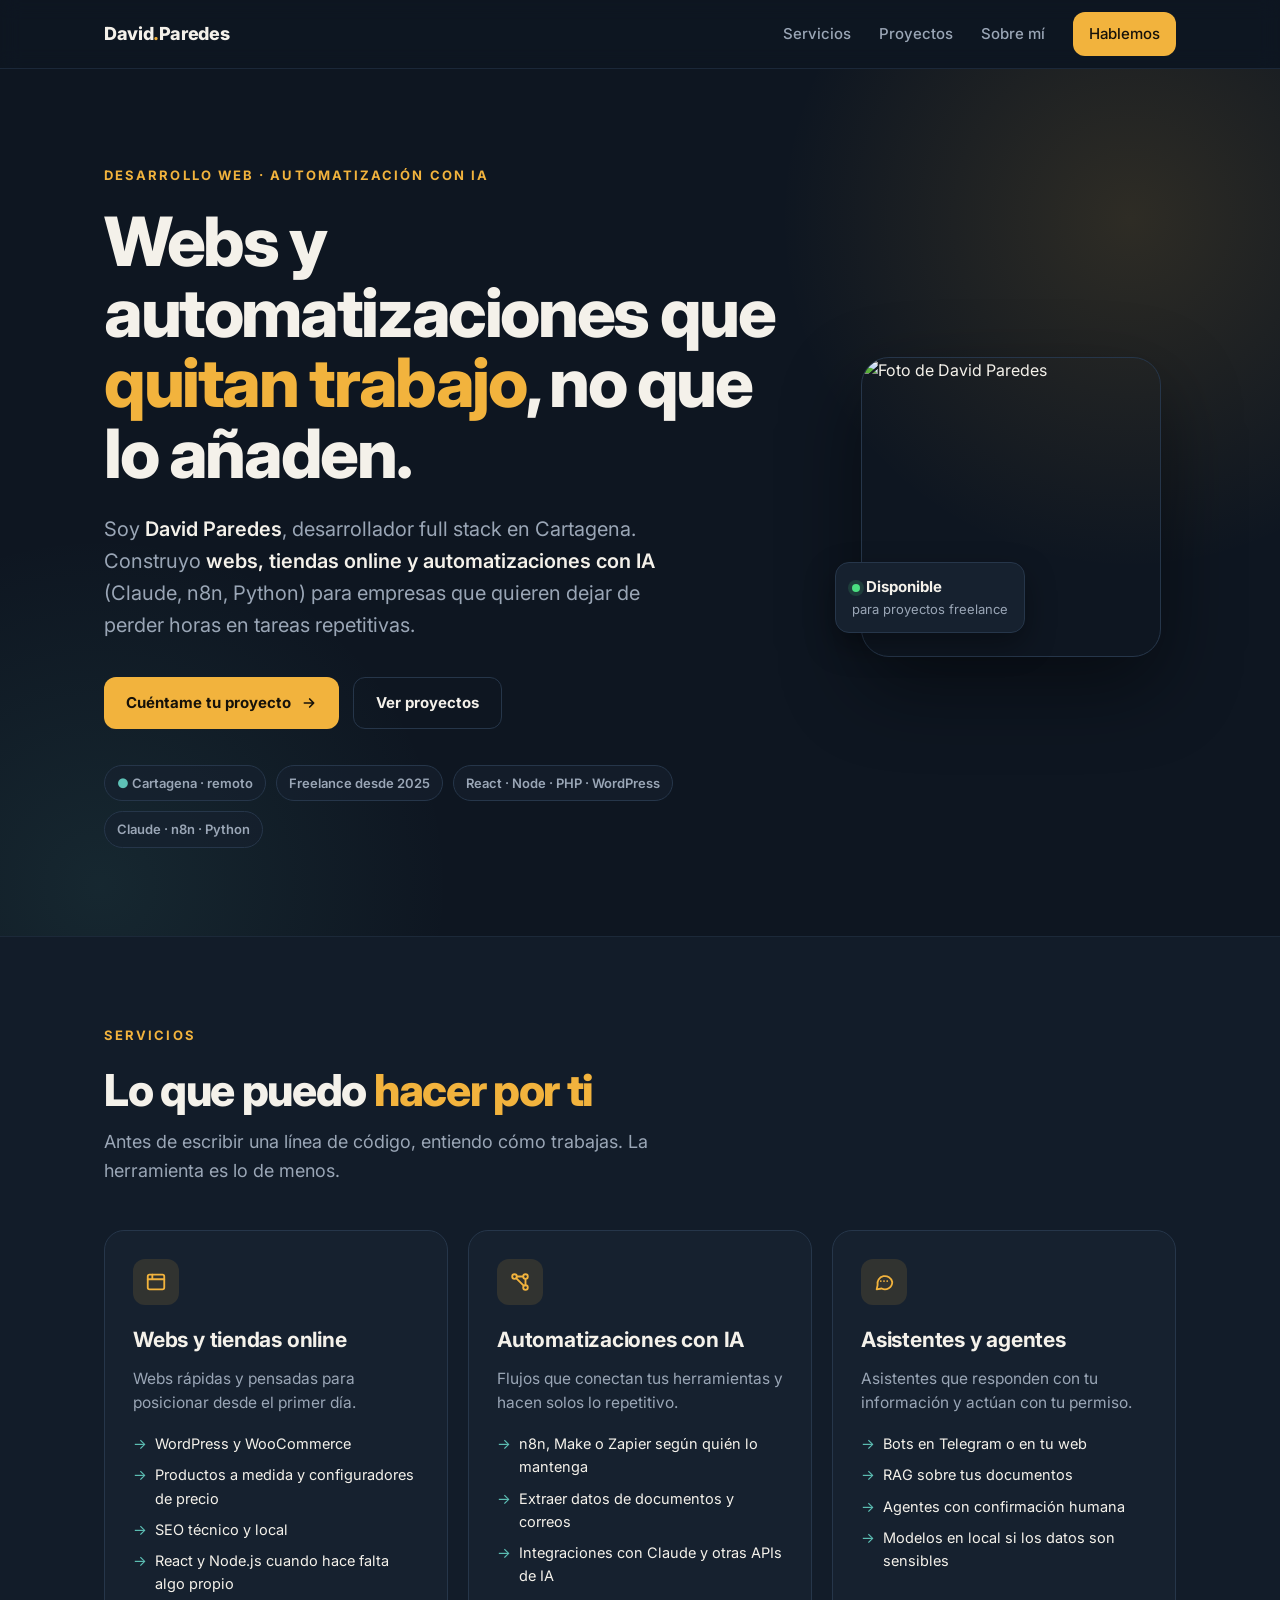
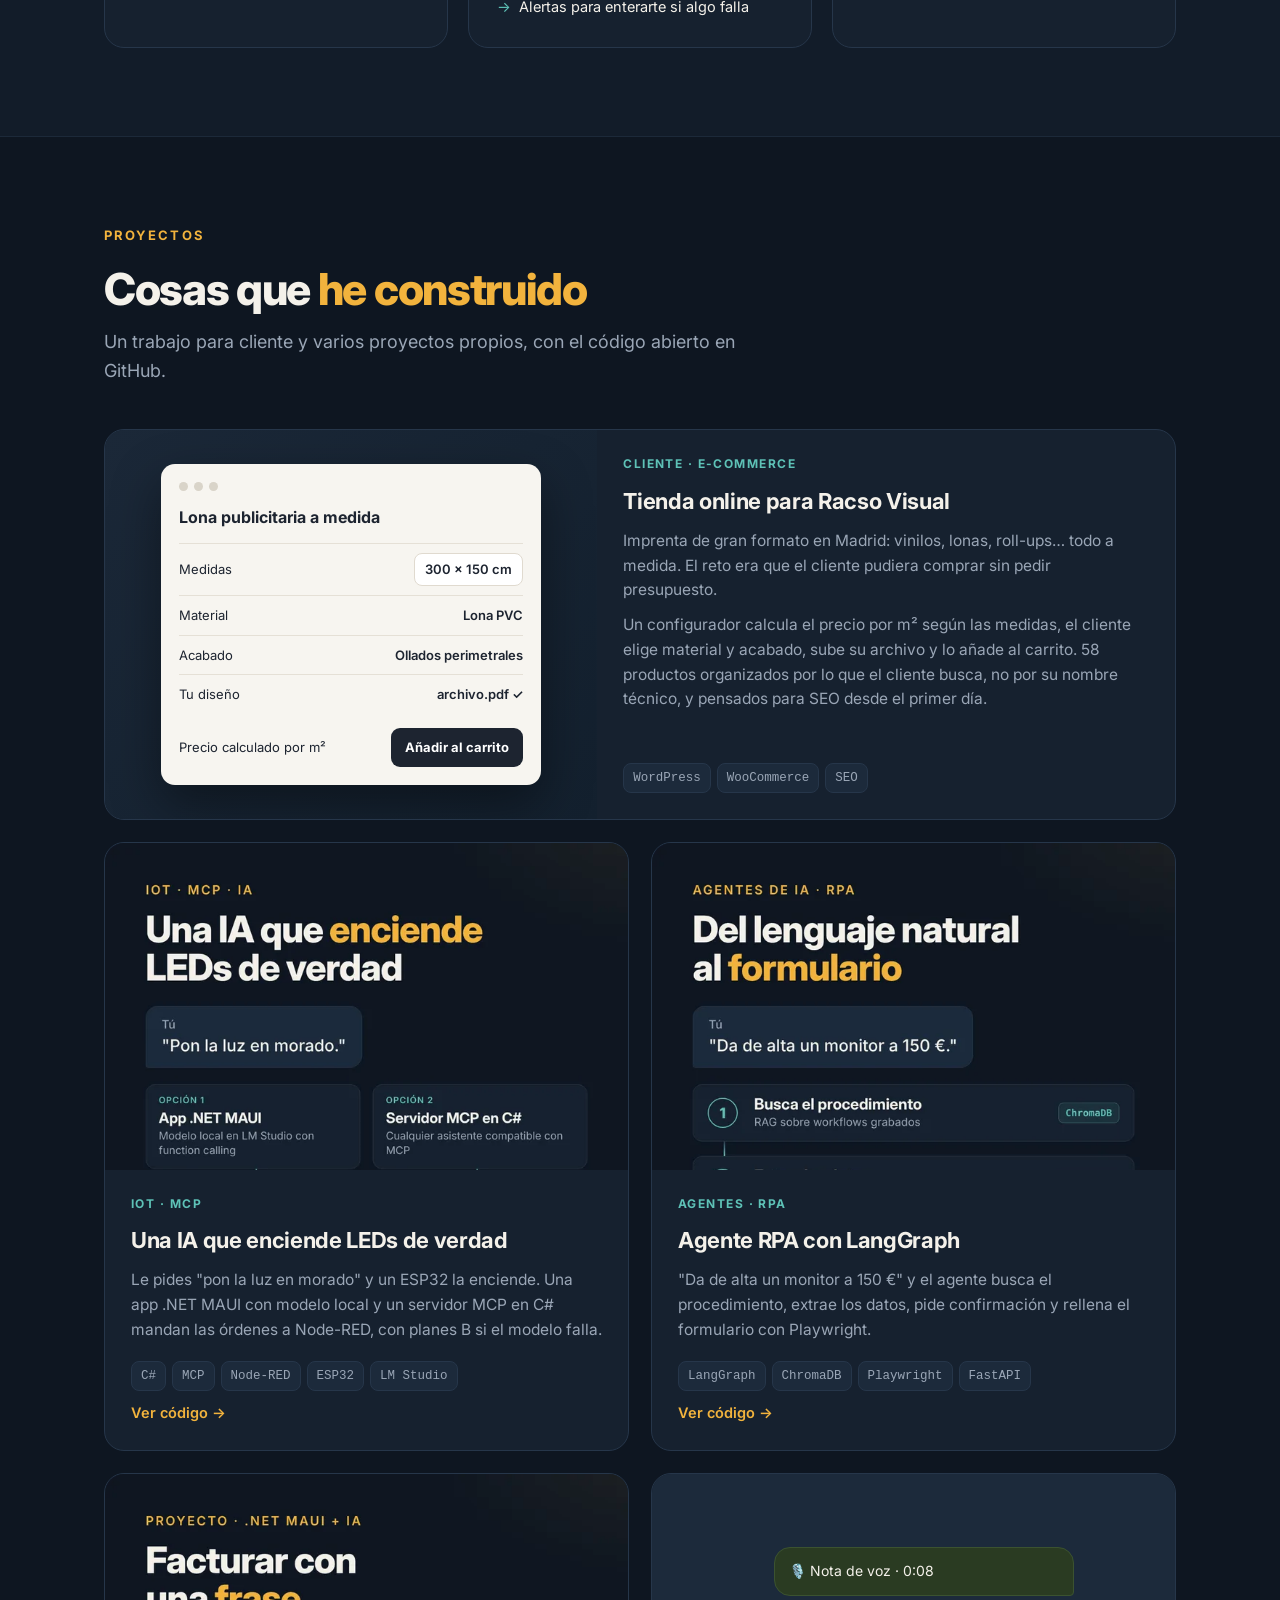
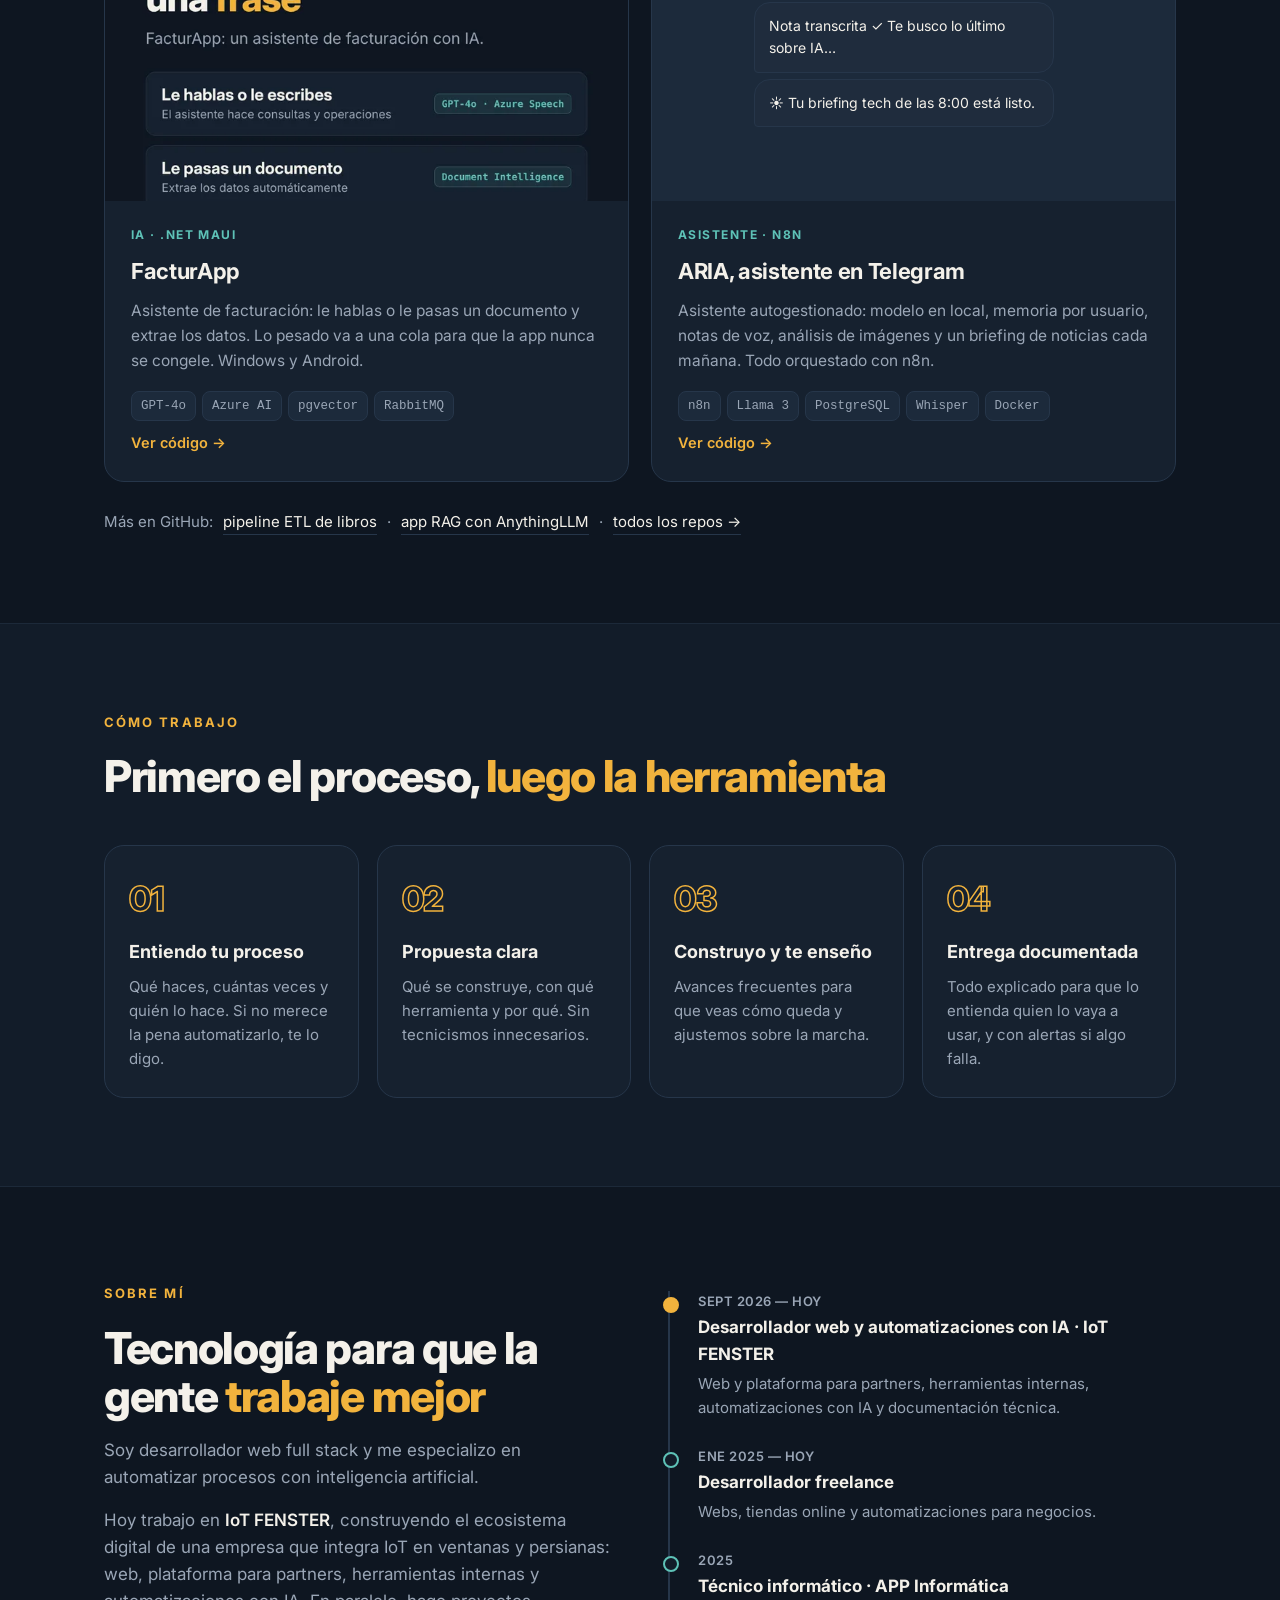
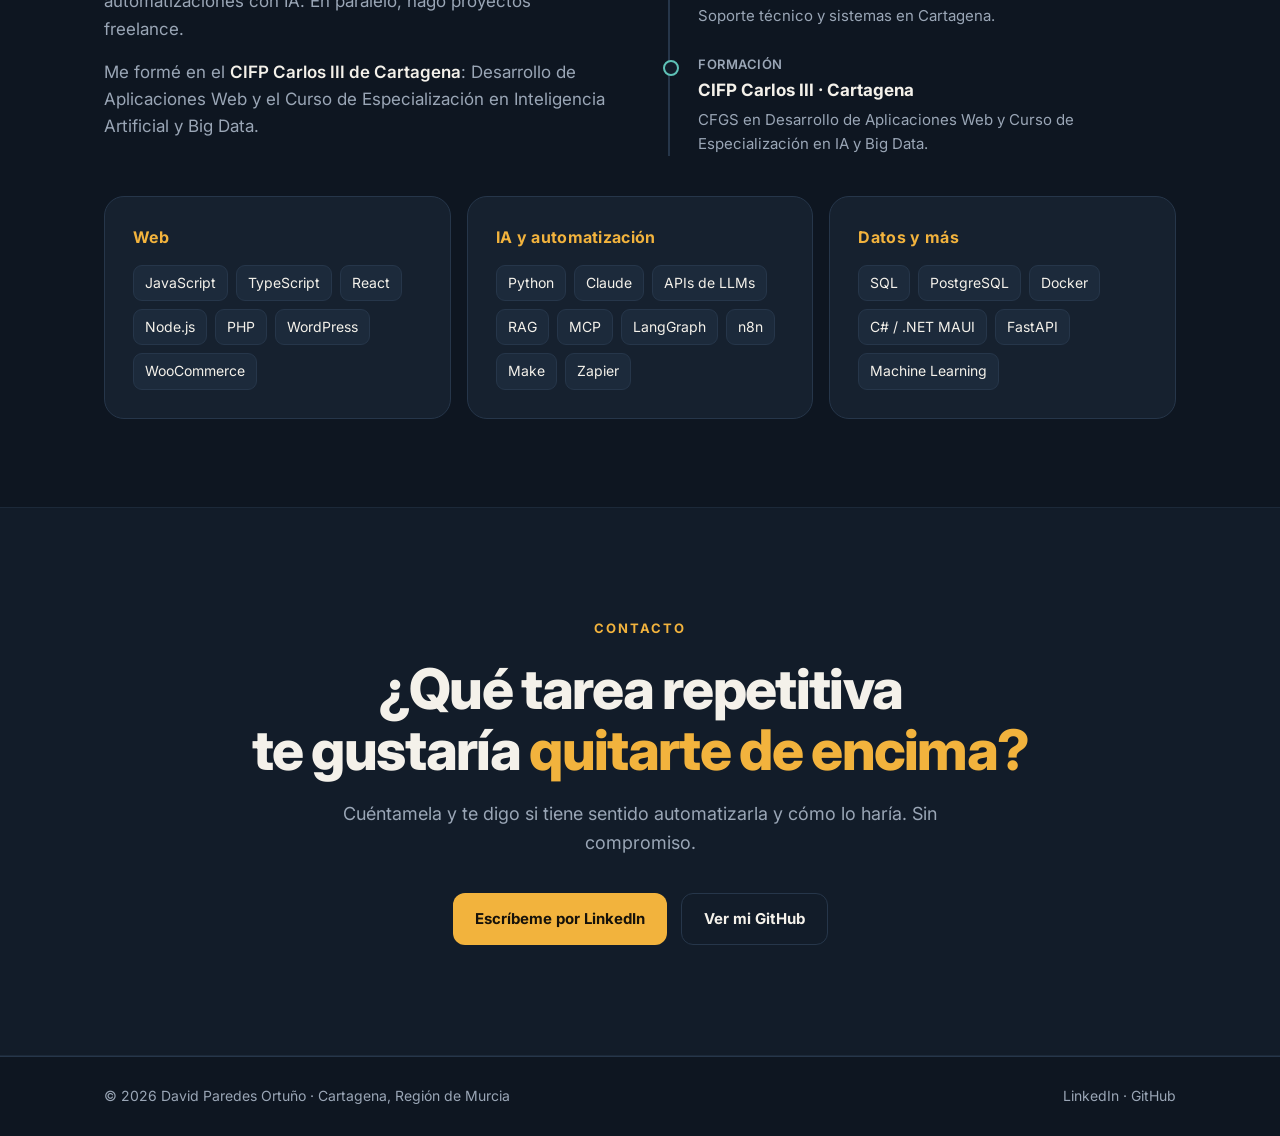
==== index.html @ 34319754 "1 1" ====
<!doctype html>
<html lang="es">
<head>
<meta charset="utf-8">
<meta name="viewport" content="width=device-width, initial-scale=1">
<title>David Paredes · Desarrollo web y automatizaciones con IA</title>
<meta name="description" content="Desarrollador full stack en Cartagena (Murcia). Webs, tiendas online y automatizaciones con IA (Claude, n8n, Python) para empresas que quieren dejar de perder horas en tareas repetitivas.">
<link rel="canonical" href="https://davidparedeso.github.io/">
<meta property="og:type" content="website">
<meta property="og:title" content="David Paredes · Desarrollo web y automatizaciones con IA">
<meta property="og:description" content="Webs, tiendas online y automatizaciones con IA (Claude, n8n, Python). Cartagena · remoto.">
<meta property="og:url" content="https://davidparedeso.github.io/">
<meta property="og:image" content="https://davidparedeso.github.io/assets/og.png">
<meta name="twitter:card" content="summary_large_image">
<meta name="theme-color" content="#0E1621">
<link rel="icon" href="favicon.svg" type="image/svg+xml">
<link rel="preconnect" href="https://fonts.googleapis.com">
<link rel="preconnect" href="https://fonts.gstatic.com" crossorigin>
<link href="https://fonts.googleapis.com/css2?family=Inter:wght@400;500;600;700;800&display=swap" rel="stylesheet">
<script type="application/ld+json">
{"@context":"https://schema.org","@type":"Person","name":"David Paredes Ortuño","jobTitle":"Desarrollador web full stack y automatizaciones con IA","address":{"@type":"PostalAddress","addressLocality":"Cartagena","addressRegion":"Región de Murcia","addressCountry":"ES"},"url":"https://davidparedeso.github.io/","sameAs":["https://www.linkedin.com/in/david-paredes-dev","https://github.com/davidParedesO"],"knowsAbout":["Desarrollo web","WordPress","WooCommerce","React","Node.js","Automatización","n8n","Inteligencia artificial","Claude","Python"]}
</script>
<style>
:root{
  --bg:#0E1621; --bg2:#121C29; --panel:#16212F; --panel2:#1C2A3B; --line:#26364A;
  --ink:#F4F1EA; --mut:#9AA6B6; --amb:#F2B33D; --amb-ink:#16120A; --teal:#5EC2B7;
  --r:20px; --max:1120px;
}
*{box-sizing:border-box;margin:0;padding:0}
html{scroll-behavior:smooth}
body{background:var(--bg);color:var(--ink);font-family:Inter,system-ui,-apple-system,"Segoe UI",sans-serif;line-height:1.6;-webkit-font-smoothing:antialiased;overflow-x:hidden}
a{color:inherit}
img{max-width:100%;display:block}
.wrap{max-width:var(--max);margin:0 auto;padding:0 24px}
:focus-visible{outline:2px solid var(--amb);outline-offset:3px;border-radius:6px}

/* nav */
header{position:sticky;top:0;z-index:20;background:rgba(14,22,33,.82);backdrop-filter:blur(10px);border-bottom:1px solid rgba(38,54,74,.6)}
nav{display:flex;align-items:center;justify-content:space-between;height:68px}
.brand{font-weight:800;letter-spacing:-.02em;text-decoration:none;font-size:18px}
.brand span{color:var(--amb)}
.links{display:flex;gap:28px;align-items:center}
.links a{text-decoration:none;color:var(--mut);font-weight:500;font-size:15px}
.links a:hover{color:var(--ink)}
.btn{display:inline-flex;align-items:center;gap:10px;text-decoration:none;font-weight:700;font-size:15px;padding:13px 22px;border-radius:12px;transition:transform .15s ease,background .15s ease}
.btn:hover{transform:translateY(-1px)}
.btn-p{background:var(--amb);color:var(--amb-ink)}
.btn-p:hover{background:#F6C25C}
.btn-g{border:1px solid var(--line);color:var(--ink)}
.btn-g:hover{background:var(--panel)}
.links .btn{padding:10px 16px;color:var(--amb-ink)}

/* hero */
.hero{position:relative;padding:96px 0 88px;overflow:hidden}
.hero:before{content:"";position:absolute;inset:-200px -200px auto auto;width:700px;height:700px;background:radial-gradient(closest-side,rgba(242,179,61,.14),transparent);pointer-events:none}
.hero:after{content:"";position:absolute;left:-250px;bottom:-300px;width:700px;height:700px;background:radial-gradient(closest-side,rgba(94,194,183,.10),transparent);pointer-events:none}
.hero-grid{display:grid;grid-template-columns:1.35fr .65fr;gap:56px;align-items:center;position:relative;z-index:1}
.kicker{font-size:13px;font-weight:700;letter-spacing:.16em;text-transform:uppercase;color:var(--amb);margin-bottom:20px}
h1{font-size:clamp(40px,6vw,68px);line-height:1.04;letter-spacing:-.035em;font-weight:800}
h1 em{font-style:normal;color:var(--amb)}
.lead{font-size:clamp(17px,2vw,20px);color:var(--mut);margin-top:24px;max-width:600px}
.lead b{color:var(--ink);font-weight:600}
.cta{display:flex;gap:14px;flex-wrap:wrap;margin-top:36px}
.chips{display:flex;gap:10px;flex-wrap:wrap;margin-top:36px}
.chip{font-size:13px;font-weight:600;color:var(--mut);border:1px solid var(--line);padding:7px 12px;border-radius:999px;background:rgba(22,33,47,.6)}
.chip i{font-style:normal;color:var(--teal)}
.me{position:relative;justify-self:center}
.me img{width:300px;height:300px;border-radius:28px;object-fit:cover;border:1px solid var(--line);box-shadow:0 30px 80px rgba(0,0,0,.45)}
.me .badge{position:absolute;left:-26px;bottom:24px;background:var(--panel);border:1px solid var(--line);border-radius:14px;padding:12px 16px;font-size:13px;box-shadow:0 12px 30px rgba(0,0,0,.35)}
.me .badge b{display:block;font-size:15px}
.me .badge span{color:var(--mut)}
.dot{display:inline-block;width:8px;height:8px;border-radius:50%;background:#4ADE80;margin-right:6px;box-shadow:0 0 0 4px rgba(74,222,128,.15)}

/* sections */
section{padding:88px 0}
.alt{background:var(--bg2);border-top:1px solid rgba(38,54,74,.5);border-bottom:1px solid rgba(38,54,74,.5)}
h2{font-size:clamp(30px,4vw,44px);line-height:1.1;letter-spacing:-.03em;font-weight:800}
h2 em{font-style:normal;color:var(--amb)}
.sec-sub{color:var(--mut);font-size:18px;margin-top:14px;max-width:640px}

/* services */
.services{display:grid;grid-template-columns:repeat(3,1fr);gap:20px;margin-top:44px}
.card{background:var(--panel);border:1px solid var(--line);border-radius:var(--r);padding:28px}
.card .ico{width:46px;height:46px;border-radius:12px;display:grid;place-items:center;background:rgba(242,179,61,.12);color:var(--amb);margin-bottom:18px}
.card h3{font-size:21px;letter-spacing:-.01em}
.card p{color:var(--mut);margin-top:10px;font-size:15.5px}
.card ul{list-style:none;margin-top:16px;display:grid;gap:8px}
.card li{font-size:14.5px;padding-left:22px;position:relative}
.card li:before{content:"→";position:absolute;left:0;color:var(--teal)}

/* projects */
.projects{display:grid;grid-template-columns:repeat(2,1fr);gap:22px;margin-top:44px}
.proj{display:flex;flex-direction:column;background:var(--panel);border:1px solid var(--line);border-radius:var(--r);overflow:hidden;text-decoration:none;transition:border-color .2s ease,transform .2s ease}
.proj:hover{border-color:#3A4F6A;transform:translateY(-2px)}
.proj .thumb{aspect-ratio:16/10;overflow:hidden;background:var(--panel2);position:relative}
.proj .thumb img{width:100%;height:100%;object-fit:cover;object-position:top}
.proj .body{padding:24px 26px 26px;display:flex;flex-direction:column;gap:10px;flex:1}
.proj .tag{font-size:12px;font-weight:700;letter-spacing:.12em;text-transform:uppercase;color:var(--teal)}
.proj h3{font-size:22px;letter-spacing:-.015em}
.proj p{color:var(--mut);font-size:15.5px}
.proj .stack{display:flex;flex-wrap:wrap;gap:6px;margin-top:auto;padding-top:8px}
.proj .stack span{font-size:12.5px;font-family:ui-monospace,SFMono-Regular,Menlo,monospace;color:var(--mut);background:var(--panel2);border:1px solid var(--line);padding:4px 9px;border-radius:8px}
.proj .go{font-weight:600;font-size:14.5px;color:var(--amb)}
.feat{grid-column:1/-1;flex-direction:row}
.feat .thumb{flex:0 0 46%;aspect-ratio:auto;display:grid;place-items:center;padding:34px;background:linear-gradient(135deg,#1B2838,#13202E)}
.shop{width:100%;max-width:380px;background:#F7F5F0;border-radius:14px;color:#1d2430;padding:18px;box-shadow:0 20px 50px rgba(0,0,0,.4);font-size:13px}
.shop .bar{display:flex;gap:6px;margin-bottom:14px}.shop .bar i{width:9px;height:9px;border-radius:50%;background:#d9d4c9}
.shop h4{font-size:16px;margin-bottom:12px}
.shop .row{display:flex;justify-content:space-between;align-items:center;padding:9px 0;border-top:1px solid #e5e0d6}
.shop .row b{font-weight:600}
.shop .in{background:#fff;border:1px solid #e0dacf;border-radius:8px;padding:5px 10px;font-weight:600}
.shop .price{margin-top:14px;display:flex;justify-content:space-between;align-items:center}
.shop .price strong{font-size:22px}
.shop .add{background:#1d2430;color:#fff;border-radius:9px;padding:9px 14px;font-weight:700}
.tg{display:grid;place-items:center}
.bubble{max-width:300px;background:#1F2C3D;border:1px solid var(--line);border-radius:16px 16px 16px 4px;padding:12px 14px;font-size:14px;color:var(--ink);margin:6px 0}
.bubble.me2{background:#2A3B22;border-color:#3B5230;border-radius:16px 16px 4px 16px;margin-left:auto}
.chat{width:100%;max-width:320px}
.more{margin-top:28px;display:flex;flex-wrap:wrap;gap:10px;align-items:center;color:var(--mut);font-size:15px}
.more a{color:var(--ink);text-decoration:none;border-bottom:1px solid var(--line)}
.more a:hover{border-color:var(--amb)}

/* process */
.steps{display:grid;grid-template-columns:repeat(4,1fr);gap:18px;margin-top:44px;counter-reset:s}
.step{position:relative;padding:26px 24px;border:1px solid var(--line);border-radius:var(--r);background:var(--panel)}
.step:before{counter-increment:s;content:"0" counter(s);font-weight:800;font-size:34px;letter-spacing:-.03em;color:transparent;-webkit-text-stroke:1.5px var(--amb);display:block;margin-bottom:12px}
.step h3{font-size:18px}
.step p{color:var(--mut);font-size:15px;margin-top:8px}

/* about */
.about{display:grid;grid-template-columns:1fr 1fr;gap:56px;margin-top:8px}
.about p{color:var(--mut);font-size:17px;margin-top:16px}
.about p b{color:var(--ink);font-weight:600}
.tl{list-style:none;display:grid;gap:0;margin-top:8px}
.tl li{position:relative;padding:0 0 26px 28px;border-left:2px solid var(--line)}
.tl li:last-child{padding-bottom:0}
.tl li:before{content:"";position:absolute;left:-7px;top:6px;width:12px;height:12px;border-radius:50%;background:var(--bg2);border:2px solid var(--teal)}
.tl li.now:before{background:var(--amb);border-color:var(--amb)}
.tl .when{font-size:13px;font-weight:600;color:var(--mut);letter-spacing:.04em}
.tl h3{font-size:17px;margin-top:2px}
.tl p{color:var(--mut);font-size:15px;margin-top:4px}
.stack-grid{display:grid;grid-template-columns:repeat(3,1fr);gap:16px;margin-top:40px}
.stack-grid .card h3{font-size:16px;color:var(--amb);letter-spacing:.02em}
.tags{display:flex;flex-wrap:wrap;gap:8px;margin-top:14px}
.tags span{font-size:14px;border:1px solid var(--line);background:var(--panel2);padding:6px 11px;border-radius:9px}

/* contact */
.contact{text-align:center;padding:110px 0}
.contact h2{font-size:clamp(34px,5vw,56px)}
.contact .sec-sub{margin:18px auto 0}
.contact .cta{justify-content:center}
footer{border-top:1px solid var(--line);padding:28px 0;color:var(--mut);font-size:14px}
footer .wrap{display:flex;justify-content:space-between;gap:16px;flex-wrap:wrap}
footer a{text-decoration:none;color:var(--mut)}footer a:hover{color:var(--ink)}

.reveal{opacity:0;transform:translateY(14px);transition:opacity .6s ease,transform .6s ease}
.reveal.in{opacity:1;transform:none}
@media (prefers-reduced-motion:reduce){.reveal{opacity:1;transform:none;transition:none}html{scroll-behavior:auto}}

@media (max-width:960px){
  .hero-grid{grid-template-columns:1fr;gap:40px}
  .me{justify-self:start}
  .me img{width:220px;height:220px}
  .services,.steps{grid-template-columns:1fr 1fr}
  .about{grid-template-columns:1fr;gap:40px}
  .stack-grid{grid-template-columns:1fr 1fr}
  .feat{flex-direction:column}.feat .thumb{flex:auto}
}
@media (max-width:720px){
  .links a:not(.btn){display:none}
  .hero{padding:64px 0}
  section{padding:68px 0}
  .services,.steps,.projects,.stack-grid{grid-template-columns:1fr}
  .me .badge{left:auto;right:-12px}
}
</style>
</head>
<body>

<header>
  <nav class="wrap" aria-label="Principal">
    <a class="brand" href="#">David<span>.</span>Paredes</a>
    <div class="links">
      <a href="#servicios">Servicios</a>
      <a href="#proyectos">Proyectos</a>
      <a href="#sobre-mi">Sobre mí</a>
      <a class="btn btn-p" href="#contacto">Hablemos</a>
    </div>
  </nav>
</header>

<main>
<section class="hero">
  <div class="wrap hero-grid">
    <div>
      <div class="kicker">Desarrollo web · Automatización con IA</div>
      <h1>Webs y automatizaciones que <em>quitan trabajo</em>, no que lo añaden.</h1>
      <p class="lead">Soy <b>David Paredes</b>, desarrollador full stack en Cartagena. Construyo <b>webs, tiendas online y automatizaciones con IA</b> (Claude, n8n, Python) para empresas que quieren dejar de perder horas en tareas repetitivas.</p>
      <div class="cta">
        <a class="btn btn-p" href="#contacto">Cuéntame tu proyecto
          <svg width="16" height="16" viewBox="0 0 24 24" fill="none" stroke="currentColor" stroke-width="2.5" stroke-linecap="round" stroke-linejoin="round" aria-hidden="true"><path d="M5 12h14M13 6l6 6-6 6"/></svg></a>
        <a class="btn btn-g" href="#proyectos">Ver proyectos</a>
      </div>
      <div class="chips">
        <span class="chip"><i>●</i> Cartagena · remoto</span>
        <span class="chip">Freelance desde 2025</span>
        <span class="chip">React · Node · PHP · WordPress</span>
        <span class="chip">Claude · n8n · Python</span>
      </div>
    </div>
    <div class="me">
      <img src="https://github.com/davidParedesO.png?size=600" alt="Foto de David Paredes" width="300" height="300">
      <div class="badge"><b><span class="dot"></span>Disponible</b><span>para proyectos freelance</span></div>
    </div>
  </div>
</section>

<section id="servicios" class="alt">
  <div class="wrap">
    <div class="kicker reveal">Servicios</div>
    <h2 class="reveal">Lo que puedo <em>hacer por ti</em></h2>
    <p class="sec-sub reveal">Antes de escribir una línea de código, entiendo cómo trabajas. La herramienta es lo de menos.</p>
    <div class="services">
      <article class="card reveal">
        <div class="ico"><svg width="22" height="22" viewBox="0 0 24 24" fill="none" stroke="currentColor" stroke-width="2" stroke-linecap="round" stroke-linejoin="round" aria-hidden="true"><rect x="3" y="4" width="18" height="16" rx="2"/><path d="M3 9h18M8 4v5"/></svg></div>
        <h3>Webs y tiendas online</h3>
        <p>Webs rápidas y pensadas para posicionar desde el primer día.</p>
        <ul><li>WordPress y WooCommerce</li><li>Productos a medida y configuradores de precio</li><li>SEO técnico y local</li><li>React y Node.js cuando hace falta algo propio</li></ul>
      </article>
      <article class="card reveal">
        <div class="ico"><svg width="22" height="22" viewBox="0 0 24 24" fill="none" stroke="currentColor" stroke-width="2" stroke-linecap="round" stroke-linejoin="round" aria-hidden="true"><circle cx="6" cy="6" r="2.5"/><circle cx="18" cy="18" r="2.5"/><circle cx="18" cy="6" r="2.5"/><path d="M8.5 6h7M18 8.5v7M8 8l8 8"/></svg></div>
        <h3>Automatizaciones con IA</h3>
        <p>Flujos que conectan tus herramientas y hacen solos lo repetitivo.</p>
        <ul><li>n8n, Make o Zapier según quién lo mantenga</li><li>Extraer datos de documentos y correos</li><li>Integraciones con Claude y otras APIs de IA</li><li>Alertas para enterarte si algo falla</li></ul>
      </article>
      <article class="card reveal">
        <div class="ico"><svg width="22" height="22" viewBox="0 0 24 24" fill="none" stroke="currentColor" stroke-width="2" stroke-linecap="round" stroke-linejoin="round" aria-hidden="true"><path d="M21 12a8 8 0 0 1-11.6 7.1L4 20l1-4.6A8 8 0 1 1 21 12Z"/><path d="M8.5 11h.01M12 11h.01M15.5 11h.01"/></svg></div>
        <h3>Asistentes y agentes</h3>
        <p>Asistentes que responden con tu información y actúan con tu permiso.</p>
        <ul><li>Bots en Telegram o en tu web</li><li>RAG sobre tus documentos</li><li>Agentes con confirmación humana</li><li>Modelos en local si los datos son sensibles</li></ul>
      </article>
    </div>
  </div>
</section>

<section id="proyectos">
  <div class="wrap">
    <div class="kicker reveal">Proyectos</div>
    <h2 class="reveal">Cosas que <em>he construido</em></h2>
    <p class="sec-sub reveal">Un trabajo para cliente y varios proyectos propios, con el código abierto en GitHub.</p>
    <div class="projects">

      <article class="proj feat reveal">
        <div class="thumb" aria-hidden="true">
          <div class="shop">
            <div class="bar"><i></i><i></i><i></i></div>
            <h4>Lona publicitaria a medida</h4>
            <div class="row"><span>Medidas</span><span class="in">300 × 150 cm</span></div>
            <div class="row"><span>Material</span><b>Lona PVC</b></div>
            <div class="row"><span>Acabado</span><b>Ollados perimetrales</b></div>
            <div class="row"><span>Tu diseño</span><b>archivo.pdf ✓</b></div>
            <div class="price"><span>Precio calculado por m²</span><span class="add">Añadir al carrito</span></div>
          </div>
        </div>
        <div class="body">
          <div class="tag">Cliente · E-commerce</div>
          <h3>Tienda online para Racso Visual</h3>
          <p>Imprenta de gran formato en Madrid: vinilos, lonas, roll-ups… todo a medida. El reto era que el cliente pudiera comprar sin pedir presupuesto.</p>
          <p>Un configurador calcula el precio por m² según las medidas, el cliente elige material y acabado, sube su archivo y lo añade al carrito. 58 productos organizados por lo que el cliente busca, no por su nombre técnico, y pensados para SEO desde el primer día.</p>
          <div class="stack"><span>WordPress</span><span>WooCommerce</span><span>SEO</span></div>
        </div>
      </article>

      <a class="proj reveal" href="https://github.com/davidParedesO/IOT" target="_blank" rel="noopener">
        <div class="thumb"><img src="assets/iot.webp" alt="Diagrama: una IA controla LEDs de un ESP32 a través de Node-RED" loading="lazy" width="720" height="900"></div>
        <div class="body">
          <div class="tag">IoT · MCP</div>
          <h3>Una IA que enciende LEDs de verdad</h3>
          <p>Le pides "pon la luz en morado" y un ESP32 la enciende. Una app .NET MAUI con modelo local y un servidor MCP en C# mandan las órdenes a Node-RED, con planes B si el modelo falla.</p>
          <div class="stack"><span>C#</span><span>MCP</span><span>Node-RED</span><span>ESP32</span><span>LM Studio</span></div>
          <span class="go">Ver código →</span>
        </div>
      </a>

      <a class="proj reveal" href="https://github.com/davidParedesO/rpa-agent-langgraph" target="_blank" rel="noopener">
        <div class="thumb"><img src="assets/rpa.webp" alt="Flujo del agente RPA: busca el procedimiento, extrae datos, pide confirmación y rellena el formulario" loading="lazy" width="720" height="900"></div>
        <div class="body">
          <div class="tag">Agentes · RPA</div>
          <h3>Agente RPA con LangGraph</h3>
          <p>"Da de alta un monitor a 150 €" y el agente busca el procedimiento, extrae los datos, pide confirmación y rellena el formulario con Playwright.</p>
          <div class="stack"><span>LangGraph</span><span>ChromaDB</span><span>Playwright</span><span>FastAPI</span></div>
          <span class="go">Ver código →</span>
        </div>
      </a>

      <a class="proj reveal" href="https://github.com/davidParedesO/FacturApp" target="_blank" rel="noopener">
        <div class="thumb"><img src="assets/facturapp.webp" alt="Funciones de FacturApp: voz, lectura de documentos, búsqueda semántica y cola de mensajes" loading="lazy" width="720" height="900"></div>
        <div class="body">
          <div class="tag">IA · .NET MAUI</div>
          <h3>FacturApp</h3>
          <p>Asistente de facturación: le hablas o le pasas un documento y extrae los datos. Lo pesado va a una cola para que la app nunca se congele. Windows y Android.</p>
          <div class="stack"><span>GPT-4o</span><span>Azure AI</span><span>pgvector</span><span>RabbitMQ</span></div>
          <span class="go">Ver código →</span>
        </div>
      </a>

      <a class="proj reveal" href="https://github.com/davidParedesO/aria-v2-telegram-bot" target="_blank" rel="noopener">
        <div class="thumb tg" aria-hidden="true">
          <div class="chat">
            <div class="bubble me2">🎙️ Nota de voz · 0:08</div>
            <div class="bubble">Nota transcrita ✓ Te busco lo último sobre IA…</div>
            <div class="bubble">☀️ Tu briefing tech de las 8:00 está listo.</div>
          </div>
        </div>
        <div class="body">
          <div class="tag">Asistente · n8n</div>
          <h3>ARIA, asistente en Telegram</h3>
          <p>Asistente autogestionado: modelo en local, memoria por usuario, notas de voz, análisis de imágenes y un briefing de noticias cada mañana. Todo orquestado con n8n.</p>
          <div class="stack"><span>n8n</span><span>Llama 3</span><span>PostgreSQL</span><span>Whisper</span><span>Docker</span></div>
          <span class="go">Ver código →</span>
        </div>
      </a>

    </div>
    <p class="more reveal">Más en GitHub:
      <a href="https://github.com/davidParedesO/books-pipeline" target="_blank" rel="noopener">pipeline ETL de libros</a> ·
      <a href="https://github.com/davidParedesO/Rag" target="_blank" rel="noopener">app RAG con AnythingLLM</a> ·
      <a href="https://github.com/davidParedesO" target="_blank" rel="noopener">todos los repos →</a>
    </p>
  </div>
</section>

<section class="alt">
  <div class="wrap">
    <div class="kicker reveal">Cómo trabajo</div>
    <h2 class="reveal">Primero el proceso, <em>luego la herramienta</em></h2>
    <div class="steps">
      <div class="step reveal"><h3>Entiendo tu proceso</h3><p>Qué haces, cuántas veces y quién lo hace. Si no merece la pena automatizarlo, te lo digo.</p></div>
      <div class="step reveal"><h3>Propuesta clara</h3><p>Qué se construye, con qué herramienta y por qué. Sin tecnicismos innecesarios.</p></div>
      <div class="step reveal"><h3>Construyo y te enseño</h3><p>Avances frecuentes para que veas cómo queda y ajustemos sobre la marcha.</p></div>
      <div class="step reveal"><h3>Entrega documentada</h3><p>Todo explicado para que lo entienda quien lo vaya a usar, y con alertas si algo falla.</p></div>
    </div>
  </div>
</section>

<section id="sobre-mi">
  <div class="wrap">
    <div class="about">
      <div>
        <div class="kicker reveal">Sobre mí</div>
        <h2 class="reveal">Tecnología para que la gente <em>trabaje mejor</em></h2>
        <p class="reveal">Soy desarrollador web full stack y me especializo en automatizar procesos con inteligencia artificial.</p>
        <p class="reveal">Hoy trabajo en <b>IoT FENSTER</b>, construyendo el ecosistema digital de una empresa que integra IoT en ventanas y persianas: web, plataforma para partners, herramientas internas y automatizaciones con IA. En paralelo, hago proyectos freelance.</p>
        <p class="reveal">Me formé en el <b>CIFP Carlos III de Cartagena</b>: Desarrollo de Aplicaciones Web y el Curso de Especialización en Inteligencia Artificial y Big Data.</p>
      </div>
      <div>
        <ul class="tl reveal">
          <li class="now"><div class="when">SEPT 2026 — HOY</div><h3>Desarrollador web y automatizaciones con IA · IoT FENSTER</h3><p>Web y plataforma para partners, herramientas internas, automatizaciones con IA y documentación técnica.</p></li>
          <li><div class="when">ENE 2025 — HOY</div><h3>Desarrollador freelance</h3><p>Webs, tiendas online y automatizaciones para negocios.</p></li>
          <li><div class="when">2025</div><h3>Técnico informático · APP Informática</h3><p>Soporte técnico y sistemas en Cartagena.</p></li>
          <li><div class="when">FORMACIÓN</div><h3>CIFP Carlos III · Cartagena</h3><p>CFGS en Desarrollo de Aplicaciones Web y Curso de Especialización en IA y Big Data.</p></li>
        </ul>
      </div>
    </div>
    <div class="stack-grid">
      <div class="card reveal"><h3>Web</h3><div class="tags"><span>JavaScript</span><span>TypeScript</span><span>React</span><span>Node.js</span><span>PHP</span><span>WordPress</span><span>WooCommerce</span></div></div>
      <div class="card reveal"><h3>IA y automatización</h3><div class="tags"><span>Python</span><span>Claude</span><span>APIs de LLMs</span><span>RAG</span><span>MCP</span><span>LangGraph</span><span>n8n</span><span>Make</span><span>Zapier</span></div></div>
      <div class="card reveal"><h3>Datos y más</h3><div class="tags"><span>SQL</span><span>PostgreSQL</span><span>Docker</span><span>C# / .NET MAUI</span><span>FastAPI</span><span>Machine Learning</span></div></div>
    </div>
  </div>
</section>

<section id="contacto" class="contact alt">
  <div class="wrap">
    <div class="kicker reveal">Contacto</div>
    <h2 class="reveal">¿Qué tarea repetitiva<br>te gustaría <em>quitarte de encima?</em></h2>
    <p class="sec-sub reveal">Cuéntamela y te digo si tiene sentido automatizarla y cómo lo haría. Sin compromiso.</p>
    <div class="cta reveal">
      <a class="btn btn-p" href="https://www.linkedin.com/in/david-paredes-dev" target="_blank" rel="noopener">Escríbeme por LinkedIn</a>
      <a class="btn btn-g" href="https://github.com/davidParedesO" target="_blank" rel="noopener">Ver mi GitHub</a>
    </div>
  </div>
</section>
</main>

<footer>
  <div class="wrap">
    <span>© <span id="y">2026</span> David Paredes Ortuño · Cartagena, Región de Murcia</span>
    <span><a href="https://www.linkedin.com/in/david-paredes-dev" target="_blank" rel="noopener">LinkedIn</a> · <a href="https://github.com/davidParedesO" target="_blank" rel="noopener">GitHub</a></span>
  </div>
</footer>

<script>
document.getElementById('y').textContent = new Date().getFullYear();
const io = new IntersectionObserver(es => es.forEach(e => { if (e.isIntersecting) { e.target.classList.add('in'); io.unobserve(e.target); } }), {threshold: .12});
document.querySelectorAll('.reveal').forEach(el => io.observe(el));
</script>
</body>
</html>
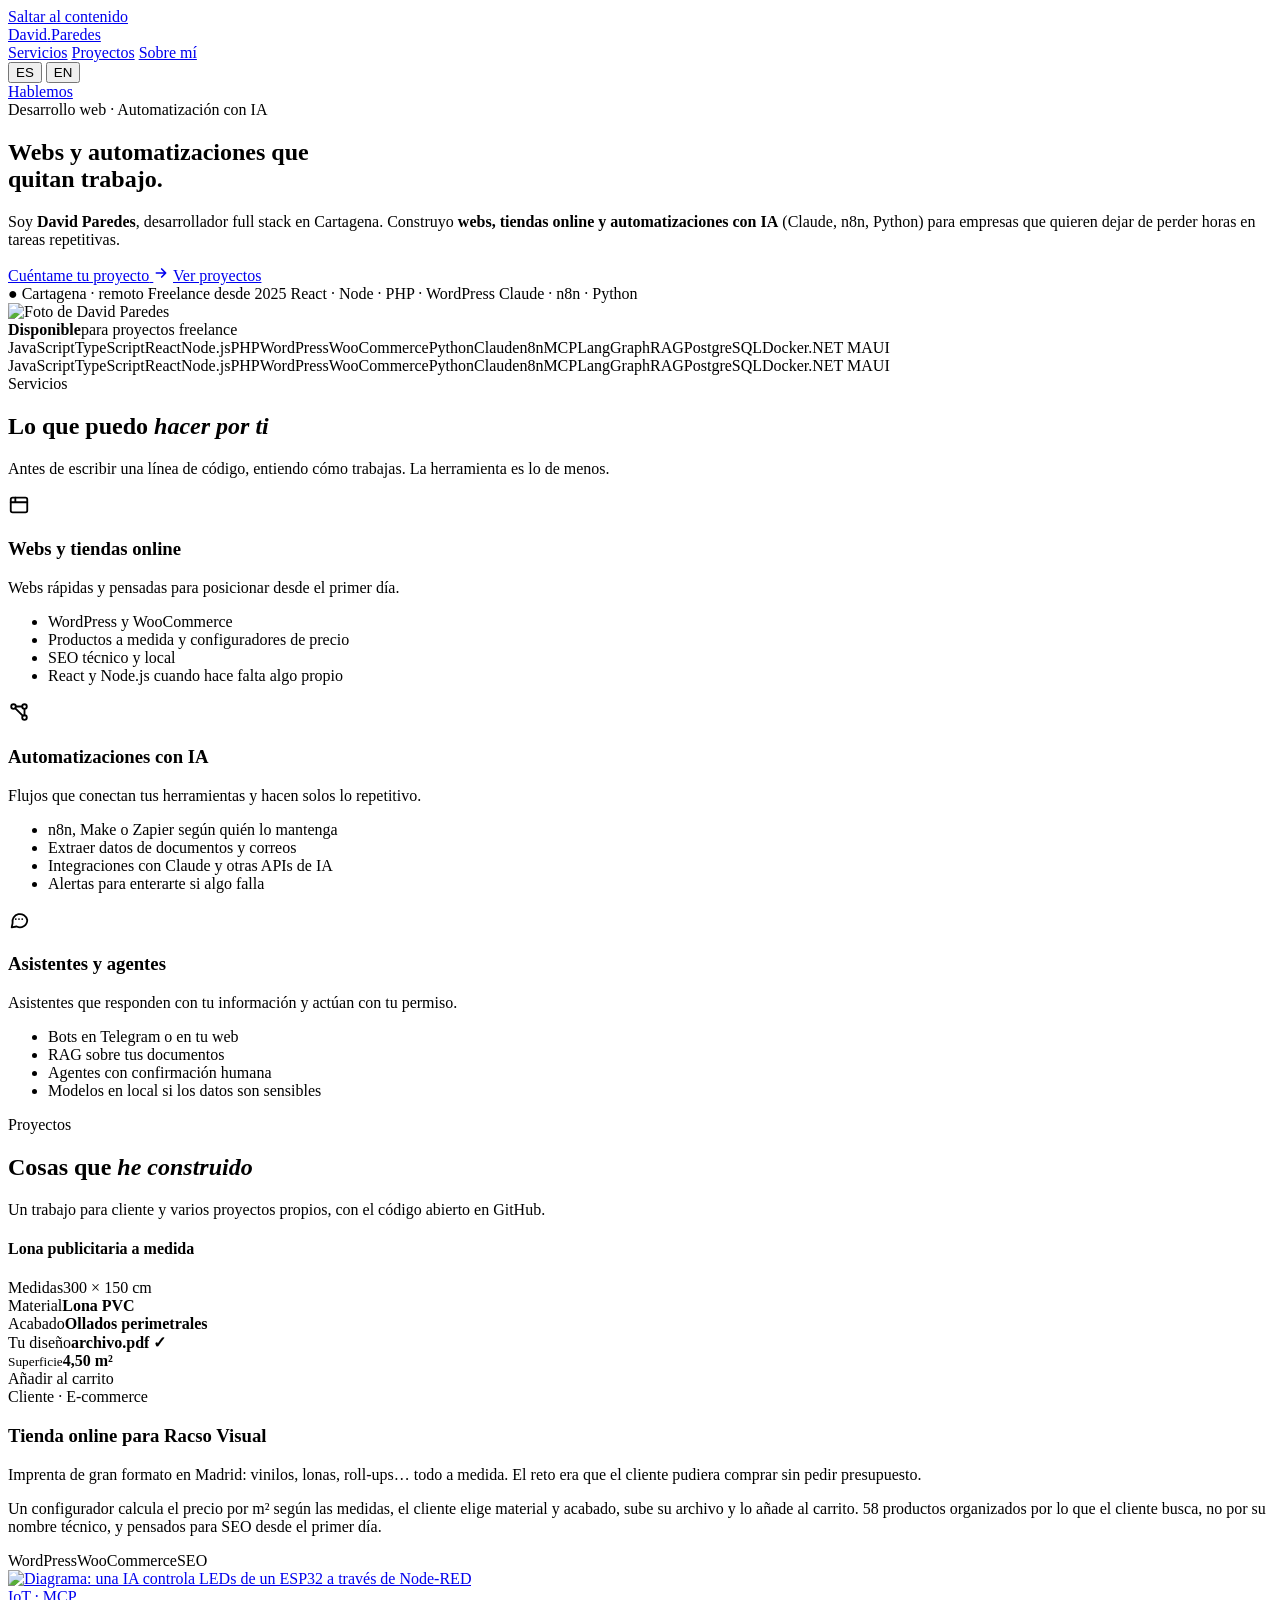
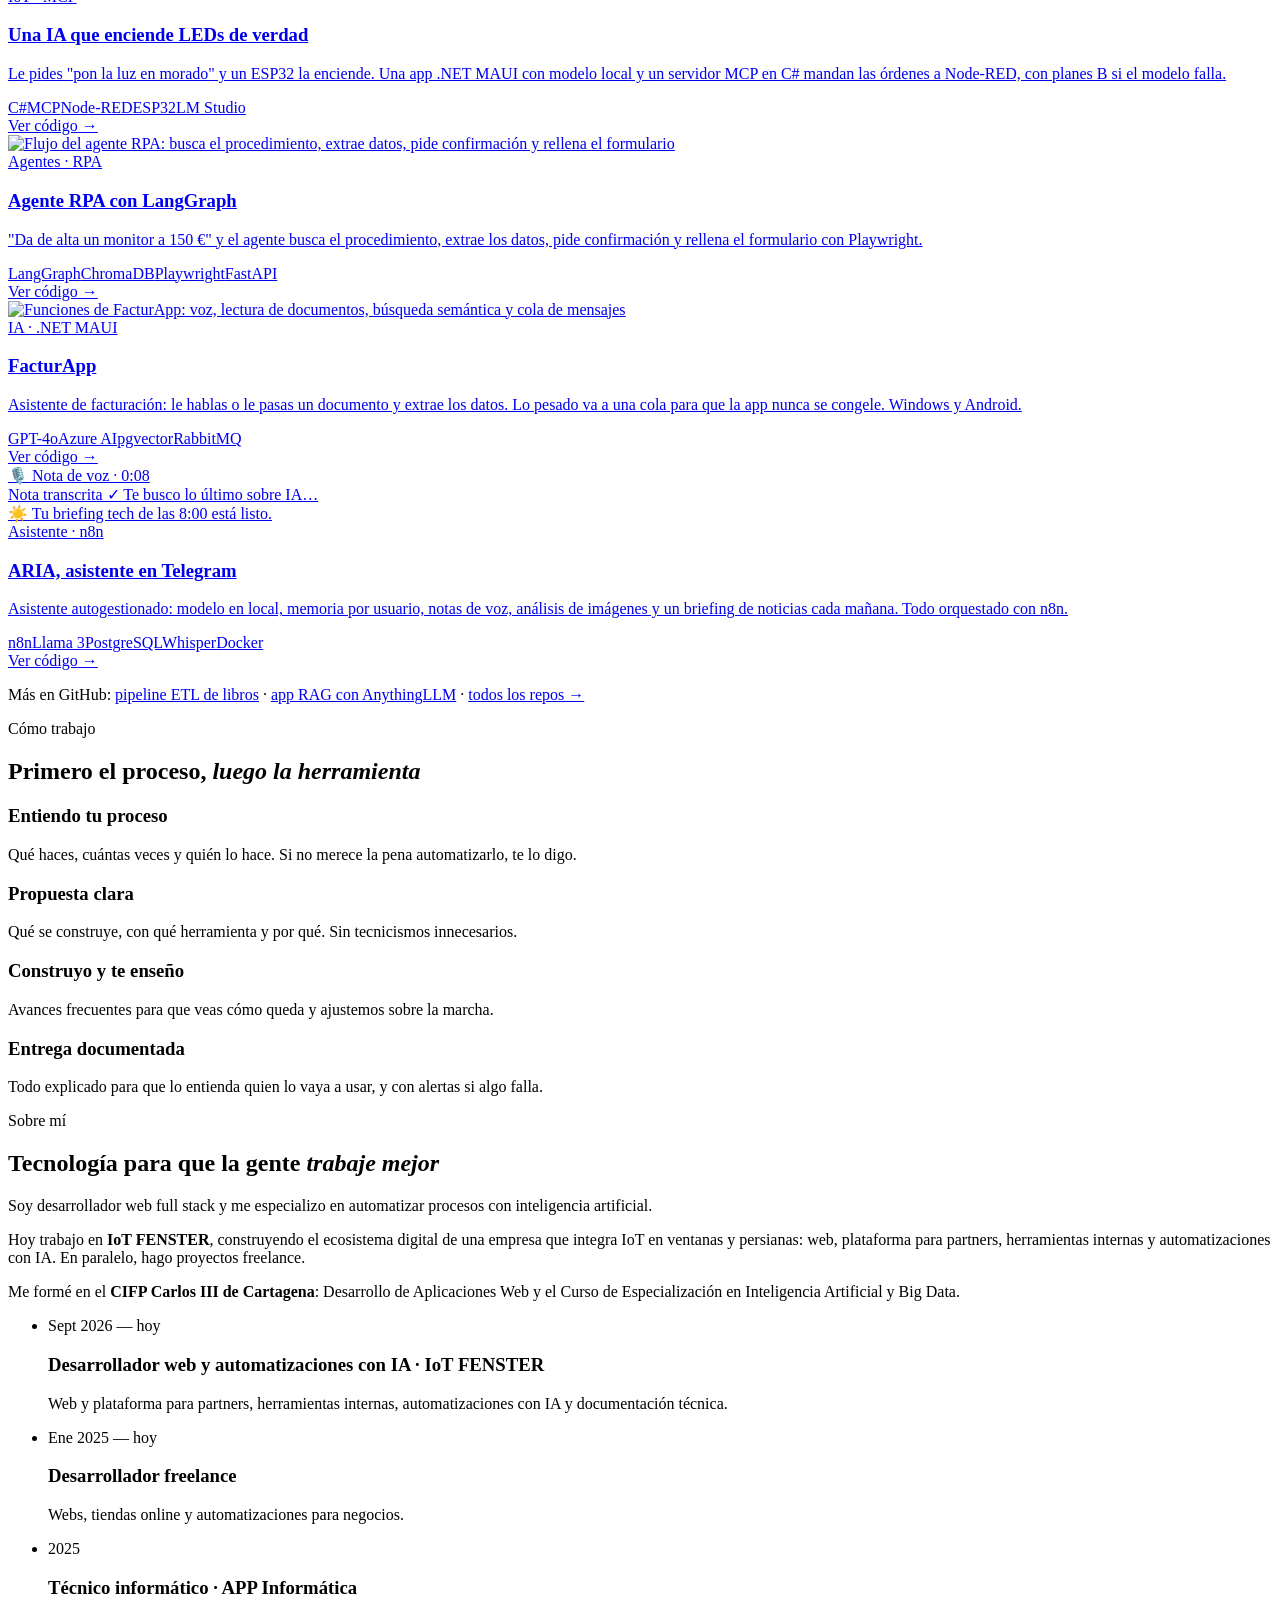
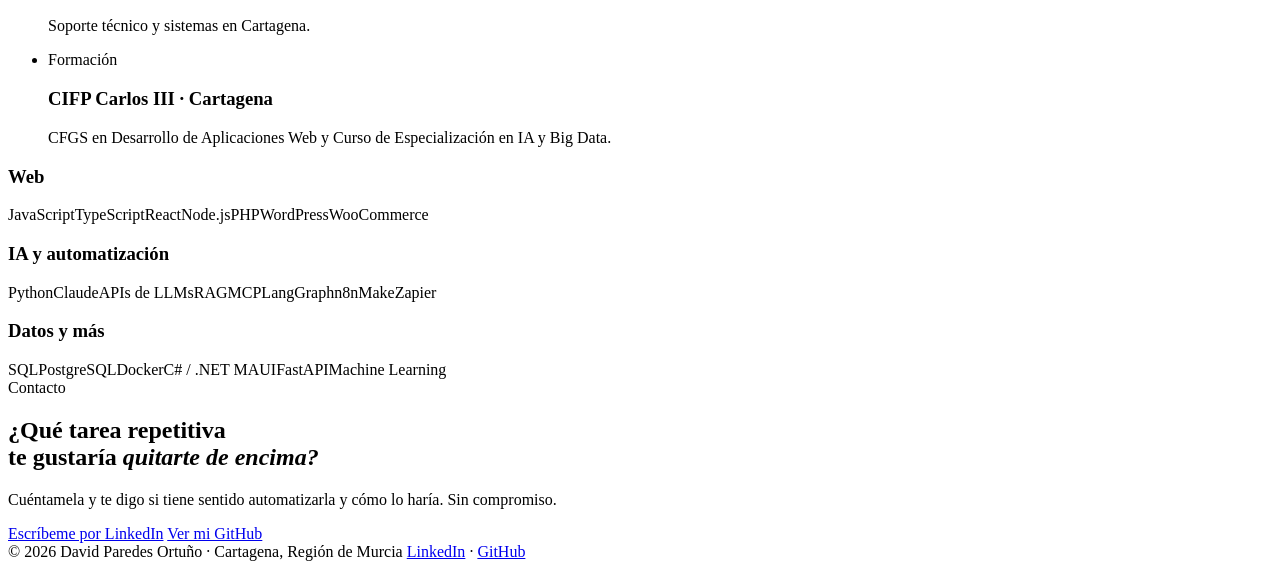
==== commit dd84d8ea: "2 2" ====
--- a/index.html
+++ b/index.html
@@ -5,239 +5,118 @@
 <meta name="viewport" content="width=device-width, initial-scale=1">
 <title>David Paredes · Desarrollo web y automatizaciones con IA</title>
 <meta name="description" content="Desarrollador full stack en Cartagena (Murcia). Webs, tiendas online y automatizaciones con IA (Claude, n8n, Python) para empresas que quieren dejar de perder horas en tareas repetitivas.">
+<meta name="author" content="David Paredes Ortuño">
 <link rel="canonical" href="https://davidparedeso.github.io/">
+<link rel="alternate" hreflang="es" href="https://davidparedeso.github.io/">
+<link rel="alternate" hreflang="en" href="https://davidparedeso.github.io/?lang=en">
+<link rel="alternate" hreflang="x-default" href="https://davidparedeso.github.io/">
 <meta property="og:type" content="website">
+<meta property="og:locale" content="es_ES">
+<meta property="og:locale:alternate" content="en_US">
 <meta property="og:title" content="David Paredes · Desarrollo web y automatizaciones con IA">
 <meta property="og:description" content="Webs, tiendas online y automatizaciones con IA (Claude, n8n, Python). Cartagena · remoto.">
 <meta property="og:url" content="https://davidparedeso.github.io/">
-<meta property="og:image" content="https://davidparedeso.github.io/assets/og.png">
+<meta property="og:image" content="https://davidparedeso.github.io/assets/img/og.png">
+<meta property="og:image:width" content="1200">
+<meta property="og:image:height" content="630">
 <meta name="twitter:card" content="summary_large_image">
 <meta name="theme-color" content="#0E1621">
 <link rel="icon" href="favicon.svg" type="image/svg+xml">
+<link rel="manifest" href="site.webmanifest">
 <link rel="preconnect" href="https://fonts.googleapis.com">
 <link rel="preconnect" href="https://fonts.gstatic.com" crossorigin>
 <link href="https://fonts.googleapis.com/css2?family=Inter:wght@400;500;600;700;800&display=swap" rel="stylesheet">
+<link rel="stylesheet" href="css/styles.css">
 <script type="application/ld+json">
-{"@context":"https://schema.org","@type":"Person","name":"David Paredes Ortuño","jobTitle":"Desarrollador web full stack y automatizaciones con IA","address":{"@type":"PostalAddress","addressLocality":"Cartagena","addressRegion":"Región de Murcia","addressCountry":"ES"},"url":"https://davidparedeso.github.io/","sameAs":["https://www.linkedin.com/in/david-paredes-dev","https://github.com/davidParedesO"],"knowsAbout":["Desarrollo web","WordPress","WooCommerce","React","Node.js","Automatización","n8n","Inteligencia artificial","Claude","Python"]}
+{"@context":"https://schema.org","@type":"Person","name":"David Paredes Ortuño","jobTitle":"Desarrollador web full stack y automatizaciones con IA","address":{"@type":"PostalAddress","addressLocality":"Cartagena","addressRegion":"Región de Murcia","addressCountry":"ES"},"url":"https://davidparedeso.github.io/","image":"https://github.com/davidParedesO.png","sameAs":["https://www.linkedin.com/in/david-paredes-dev","https://github.com/davidParedesO"],"knowsAbout":["Desarrollo web","WordPress","WooCommerce","React","Node.js","Automatización","n8n","Inteligencia artificial","Claude","Python"]}
 </script>
-<style>
-:root{
-  --bg:#0E1621; --bg2:#121C29; --panel:#16212F; --panel2:#1C2A3B; --line:#26364A;
-  --ink:#F4F1EA; --mut:#9AA6B6; --amb:#F2B33D; --amb-ink:#16120A; --teal:#5EC2B7;
-  --r:20px; --max:1120px;
-}
-*{box-sizing:border-box;margin:0;padding:0}
-html{scroll-behavior:smooth}
-body{background:var(--bg);color:var(--ink);font-family:Inter,system-ui,-apple-system,"Segoe UI",sans-serif;line-height:1.6;-webkit-font-smoothing:antialiased;overflow-x:hidden}
-a{color:inherit}
-img{max-width:100%;display:block}
-.wrap{max-width:var(--max);margin:0 auto;padding:0 24px}
-:focus-visible{outline:2px solid var(--amb);outline-offset:3px;border-radius:6px}
-
-/* nav */
-header{position:sticky;top:0;z-index:20;background:rgba(14,22,33,.82);backdrop-filter:blur(10px);border-bottom:1px solid rgba(38,54,74,.6)}
-nav{display:flex;align-items:center;justify-content:space-between;height:68px}
-.brand{font-weight:800;letter-spacing:-.02em;text-decoration:none;font-size:18px}
-.brand span{color:var(--amb)}
-.links{display:flex;gap:28px;align-items:center}
-.links a{text-decoration:none;color:var(--mut);font-weight:500;font-size:15px}
-.links a:hover{color:var(--ink)}
-.btn{display:inline-flex;align-items:center;gap:10px;text-decoration:none;font-weight:700;font-size:15px;padding:13px 22px;border-radius:12px;transition:transform .15s ease,background .15s ease}
-.btn:hover{transform:translateY(-1px)}
-.btn-p{background:var(--amb);color:var(--amb-ink)}
-.btn-p:hover{background:#F6C25C}
-.btn-g{border:1px solid var(--line);color:var(--ink)}
-.btn-g:hover{background:var(--panel)}
-.links .btn{padding:10px 16px;color:var(--amb-ink)}
-
-/* hero */
-.hero{position:relative;padding:96px 0 88px;overflow:hidden}
-.hero:before{content:"";position:absolute;inset:-200px -200px auto auto;width:700px;height:700px;background:radial-gradient(closest-side,rgba(242,179,61,.14),transparent);pointer-events:none}
-.hero:after{content:"";position:absolute;left:-250px;bottom:-300px;width:700px;height:700px;background:radial-gradient(closest-side,rgba(94,194,183,.10),transparent);pointer-events:none}
-.hero-grid{display:grid;grid-template-columns:1.35fr .65fr;gap:56px;align-items:center;position:relative;z-index:1}
-.kicker{font-size:13px;font-weight:700;letter-spacing:.16em;text-transform:uppercase;color:var(--amb);margin-bottom:20px}
-h1{font-size:clamp(40px,6vw,68px);line-height:1.04;letter-spacing:-.035em;font-weight:800}
-h1 em{font-style:normal;color:var(--amb)}
-.lead{font-size:clamp(17px,2vw,20px);color:var(--mut);margin-top:24px;max-width:600px}
-.lead b{color:var(--ink);font-weight:600}
-.cta{display:flex;gap:14px;flex-wrap:wrap;margin-top:36px}
-.chips{display:flex;gap:10px;flex-wrap:wrap;margin-top:36px}
-.chip{font-size:13px;font-weight:600;color:var(--mut);border:1px solid var(--line);padding:7px 12px;border-radius:999px;background:rgba(22,33,47,.6)}
-.chip i{font-style:normal;color:var(--teal)}
-.me{position:relative;justify-self:center}
-.me img{width:300px;height:300px;border-radius:28px;object-fit:cover;border:1px solid var(--line);box-shadow:0 30px 80px rgba(0,0,0,.45)}
-.me .badge{position:absolute;left:-26px;bottom:24px;background:var(--panel);border:1px solid var(--line);border-radius:14px;padding:12px 16px;font-size:13px;box-shadow:0 12px 30px rgba(0,0,0,.35)}
-.me .badge b{display:block;font-size:15px}
-.me .badge span{color:var(--mut)}
-.dot{display:inline-block;width:8px;height:8px;border-radius:50%;background:#4ADE80;margin-right:6px;box-shadow:0 0 0 4px rgba(74,222,128,.15)}
-
-/* sections */
-section{padding:88px 0}
-.alt{background:var(--bg2);border-top:1px solid rgba(38,54,74,.5);border-bottom:1px solid rgba(38,54,74,.5)}
-h2{font-size:clamp(30px,4vw,44px);line-height:1.1;letter-spacing:-.03em;font-weight:800}
-h2 em{font-style:normal;color:var(--amb)}
-.sec-sub{color:var(--mut);font-size:18px;margin-top:14px;max-width:640px}
-
-/* services */
-.services{display:grid;grid-template-columns:repeat(3,1fr);gap:20px;margin-top:44px}
-.card{background:var(--panel);border:1px solid var(--line);border-radius:var(--r);padding:28px}
-.card .ico{width:46px;height:46px;border-radius:12px;display:grid;place-items:center;background:rgba(242,179,61,.12);color:var(--amb);margin-bottom:18px}
-.card h3{font-size:21px;letter-spacing:-.01em}
-.card p{color:var(--mut);margin-top:10px;font-size:15.5px}
-.card ul{list-style:none;margin-top:16px;display:grid;gap:8px}
-.card li{font-size:14.5px;padding-left:22px;position:relative}
-.card li:before{content:"→";position:absolute;left:0;color:var(--teal)}
-
-/* projects */
-.projects{display:grid;grid-template-columns:repeat(2,1fr);gap:22px;margin-top:44px}
-.proj{display:flex;flex-direction:column;background:var(--panel);border:1px solid var(--line);border-radius:var(--r);overflow:hidden;text-decoration:none;transition:border-color .2s ease,transform .2s ease}
-.proj:hover{border-color:#3A4F6A;transform:translateY(-2px)}
-.proj .thumb{aspect-ratio:16/10;overflow:hidden;background:var(--panel2);position:relative}
-.proj .thumb img{width:100%;height:100%;object-fit:cover;object-position:top}
-.proj .body{padding:24px 26px 26px;display:flex;flex-direction:column;gap:10px;flex:1}
-.proj .tag{font-size:12px;font-weight:700;letter-spacing:.12em;text-transform:uppercase;color:var(--teal)}
-.proj h3{font-size:22px;letter-spacing:-.015em}
-.proj p{color:var(--mut);font-size:15.5px}
-.proj .stack{display:flex;flex-wrap:wrap;gap:6px;margin-top:auto;padding-top:8px}
-.proj .stack span{font-size:12.5px;font-family:ui-monospace,SFMono-Regular,Menlo,monospace;color:var(--mut);background:var(--panel2);border:1px solid var(--line);padding:4px 9px;border-radius:8px}
-.proj .go{font-weight:600;font-size:14.5px;color:var(--amb)}
-.feat{grid-column:1/-1;flex-direction:row}
-.feat .thumb{flex:0 0 46%;aspect-ratio:auto;display:grid;place-items:center;padding:34px;background:linear-gradient(135deg,#1B2838,#13202E)}
-.shop{width:100%;max-width:380px;background:#F7F5F0;border-radius:14px;color:#1d2430;padding:18px;box-shadow:0 20px 50px rgba(0,0,0,.4);font-size:13px}
-.shop .bar{display:flex;gap:6px;margin-bottom:14px}.shop .bar i{width:9px;height:9px;border-radius:50%;background:#d9d4c9}
-.shop h4{font-size:16px;margin-bottom:12px}
-.shop .row{display:flex;justify-content:space-between;align-items:center;padding:9px 0;border-top:1px solid #e5e0d6}
-.shop .row b{font-weight:600}
-.shop .in{background:#fff;border:1px solid #e0dacf;border-radius:8px;padding:5px 10px;font-weight:600}
-.shop .price{margin-top:14px;display:flex;justify-content:space-between;align-items:center}
-.shop .price strong{font-size:22px}
-.shop .add{background:#1d2430;color:#fff;border-radius:9px;padding:9px 14px;font-weight:700}
-.tg{display:grid;place-items:center}
-.bubble{max-width:300px;background:#1F2C3D;border:1px solid var(--line);border-radius:16px 16px 16px 4px;padding:12px 14px;font-size:14px;color:var(--ink);margin:6px 0}
-.bubble.me2{background:#2A3B22;border-color:#3B5230;border-radius:16px 16px 4px 16px;margin-left:auto}
-.chat{width:100%;max-width:320px}
-.more{margin-top:28px;display:flex;flex-wrap:wrap;gap:10px;align-items:center;color:var(--mut);font-size:15px}
-.more a{color:var(--ink);text-decoration:none;border-bottom:1px solid var(--line)}
-.more a:hover{border-color:var(--amb)}
-
-/* process */
-.steps{display:grid;grid-template-columns:repeat(4,1fr);gap:18px;margin-top:44px;counter-reset:s}
-.step{position:relative;padding:26px 24px;border:1px solid var(--line);border-radius:var(--r);background:var(--panel)}
-.step:before{counter-increment:s;content:"0" counter(s);font-weight:800;font-size:34px;letter-spacing:-.03em;color:transparent;-webkit-text-stroke:1.5px var(--amb);display:block;margin-bottom:12px}
-.step h3{font-size:18px}
-.step p{color:var(--mut);font-size:15px;margin-top:8px}
-
-/* about */
-.about{display:grid;grid-template-columns:1fr 1fr;gap:56px;margin-top:8px}
-.about p{color:var(--mut);font-size:17px;margin-top:16px}
-.about p b{color:var(--ink);font-weight:600}
-.tl{list-style:none;display:grid;gap:0;margin-top:8px}
-.tl li{position:relative;padding:0 0 26px 28px;border-left:2px solid var(--line)}
-.tl li:last-child{padding-bottom:0}
-.tl li:before{content:"";position:absolute;left:-7px;top:6px;width:12px;height:12px;border-radius:50%;background:var(--bg2);border:2px solid var(--teal)}
-.tl li.now:before{background:var(--amb);border-color:var(--amb)}
-.tl .when{font-size:13px;font-weight:600;color:var(--mut);letter-spacing:.04em}
-.tl h3{font-size:17px;margin-top:2px}
-.tl p{color:var(--mut);font-size:15px;margin-top:4px}
-.stack-grid{display:grid;grid-template-columns:repeat(3,1fr);gap:16px;margin-top:40px}
-.stack-grid .card h3{font-size:16px;color:var(--amb);letter-spacing:.02em}
-.tags{display:flex;flex-wrap:wrap;gap:8px;margin-top:14px}
-.tags span{font-size:14px;border:1px solid var(--line);background:var(--panel2);padding:6px 11px;border-radius:9px}
-
-/* contact */
-.contact{text-align:center;padding:110px 0}
-.contact h2{font-size:clamp(34px,5vw,56px)}
-.contact .sec-sub{margin:18px auto 0}
-.contact .cta{justify-content:center}
-footer{border-top:1px solid var(--line);padding:28px 0;color:var(--mut);font-size:14px}
-footer .wrap{display:flex;justify-content:space-between;gap:16px;flex-wrap:wrap}
-footer a{text-decoration:none;color:var(--mut)}footer a:hover{color:var(--ink)}
-
-.reveal{opacity:0;transform:translateY(14px);transition:opacity .6s ease,transform .6s ease}
-.reveal.in{opacity:1;transform:none}
-@media (prefers-reduced-motion:reduce){.reveal{opacity:1;transform:none;transition:none}html{scroll-behavior:auto}}
-
-@media (max-width:960px){
-  .hero-grid{grid-template-columns:1fr;gap:40px}
-  .me{justify-self:start}
-  .me img{width:220px;height:220px}
-  .services,.steps{grid-template-columns:1fr 1fr}
-  .about{grid-template-columns:1fr;gap:40px}
-  .stack-grid{grid-template-columns:1fr 1fr}
-  .feat{flex-direction:column}.feat .thumb{flex:auto}
-}
-@media (max-width:720px){
-  .links a:not(.btn){display:none}
-  .hero{padding:64px 0}
-  section{padding:68px 0}
-  .services,.steps,.projects,.stack-grid{grid-template-columns:1fr}
-  .me .badge{left:auto;right:-12px}
-}
-</style>
 </head>
 <body>
+<a class="skip" href="#main" data-i18n="skip">Saltar al contenido</a>
+<div class="progress" aria-hidden="true"></div>
 
 <header>
-  <nav class="wrap" aria-label="Principal">
-    <a class="brand" href="#">David<span>.</span>Paredes</a>
+  <nav class="wrap" aria-label="Principal" data-i18n-attr="aria-label:nav.aria">
+    <a class="brand" href="#top" aria-label="David Paredes, inicio">David<span>.</span>Paredes</a>
     <div class="links">
-      <a href="#servicios">Servicios</a>
-      <a href="#proyectos">Proyectos</a>
-      <a href="#sobre-mi">Sobre mí</a>
-      <a class="btn btn-p" href="#contacto">Hablemos</a>
+      <a href="#servicios" data-i18n="nav.services">Servicios</a>
+      <a href="#proyectos" data-i18n="nav.projects">Proyectos</a>
+      <a href="#sobre-mi" data-i18n="nav.about">Sobre mí</a>
+      <div class="lang" role="group" aria-label="Idioma / Language">
+        <button type="button" data-lang="es" aria-pressed="true">ES</button>
+        <button type="button" data-lang="en" aria-pressed="false">EN</button>
+      </div>
+      <a class="btn btn-p magnetic" href="#contacto" data-i18n="nav.cta">Hablemos</a>
     </div>
   </nav>
 </header>
 
-<main>
-<section class="hero">
+<main id="main">
+<section class="hero" id="top">
+  <div class="grid-bg" aria-hidden="true"></div>
+  <div class="blob a" aria-hidden="true"></div>
+  <div class="blob b" aria-hidden="true"></div>
+  <div class="blob c" aria-hidden="true"></div>
   <div class="wrap hero-grid">
     <div>
-      <div class="kicker">Desarrollo web · Automatización con IA</div>
-      <h1>Webs y automatizaciones que <em>quitan trabajo</em>, no que lo añaden.</h1>
-      <p class="lead">Soy <b>David Paredes</b>, desarrollador full stack en Cartagena. Construyo <b>webs, tiendas online y automatizaciones con IA</b> (Claude, n8n, Python) para empresas que quieren dejar de perder horas en tareas repetitivas.</p>
-      <div class="cta">
-        <a class="btn btn-p" href="#contacto">Cuéntame tu proyecto
+      <div class="kicker fade-in" style="--d:.05s" data-i18n="hero.kicker">Desarrollo web · Automatización con IA</div>
+      <h1>
+        <span class="split" data-i18n="hero.title">Webs y automatizaciones que</span><br>
+        <span class="rotator" aria-live="polite"
+              data-words-es="quitan trabajo.|ahorran horas.|trabajan por ti."
+              data-words-en="cut the busywork.|save you hours.|work for you.">quitan trabajo.</span><span class="caret" aria-hidden="true"></span>
+      </h1>
+      <p class="lead fade-in" style="--d:.5s" data-i18n="hero.lead">Soy <b>David Paredes</b>, desarrollador full stack en Cartagena. Construyo <b>webs, tiendas online y automatizaciones con IA</b> (Claude, n8n, Python) para empresas que quieren dejar de perder horas en tareas repetitivas.</p>
+      <div class="cta fade-in" style="--d:.65s">
+        <a class="btn btn-p magnetic" href="#contacto"><span data-i18n="hero.cta1">Cuéntame tu proyecto</span>
           <svg width="16" height="16" viewBox="0 0 24 24" fill="none" stroke="currentColor" stroke-width="2.5" stroke-linecap="round" stroke-linejoin="round" aria-hidden="true"><path d="M5 12h14M13 6l6 6-6 6"/></svg></a>
-        <a class="btn btn-g" href="#proyectos">Ver proyectos</a>
-      </div>
-      <div class="chips">
-        <span class="chip"><i>●</i> Cartagena · remoto</span>
-        <span class="chip">Freelance desde 2025</span>
+        <a class="btn btn-g" href="#proyectos" data-i18n="hero.cta2">Ver proyectos</a>
+      </div>
+      <div class="chips fade-in" style="--d:.8s">
+        <span class="chip"><i>●</i> <span data-i18n="hero.chip1">Cartagena · remoto</span></span>
+        <span class="chip" data-i18n="hero.chip2">Freelance desde 2025</span>
         <span class="chip">React · Node · PHP · WordPress</span>
         <span class="chip">Claude · n8n · Python</span>
       </div>
     </div>
-    <div class="me">
-      <img src="https://github.com/davidParedesO.png?size=600" alt="Foto de David Paredes" width="300" height="300">
-      <div class="badge"><b><span class="dot"></span>Disponible</b><span>para proyectos freelance</span></div>
-    </div>
-  </div>
-</section>
+    <div class="me fade-in" style="--d:.35s">
+      <div class="frame"><img src="https://github.com/davidParedesO.png?size=600" alt="Foto de David Paredes" data-i18n-attr="alt:hero.photo" width="300" height="300"></div>
+      <div class="badge"><b><span class="dot" aria-hidden="true"></span><span data-i18n="hero.badge1">Disponible</span></b><span data-i18n="hero.badge2">para proyectos freelance</span></div>
+    </div>
+  </div>
+  <div class="scroll-hint" aria-hidden="true"></div>
+</section>
+
+<div class="marquee" aria-hidden="true">
+  <div class="track">
+    <span>JavaScript</span><span>TypeScript</span><span>React</span><span>Node.js</span><span>PHP</span><span>WordPress</span><span>WooCommerce</span><span>Python</span><span>Claude</span><span>n8n</span><span>MCP</span><span>LangGraph</span><span>RAG</span><span>PostgreSQL</span><span>Docker</span><span>.NET MAUI</span>
+    <span>JavaScript</span><span>TypeScript</span><span>React</span><span>Node.js</span><span>PHP</span><span>WordPress</span><span>WooCommerce</span><span>Python</span><span>Claude</span><span>n8n</span><span>MCP</span><span>LangGraph</span><span>RAG</span><span>PostgreSQL</span><span>Docker</span><span>.NET MAUI</span>
+  </div>
+</div>
 
 <section id="servicios" class="alt">
   <div class="wrap">
-    <div class="kicker reveal">Servicios</div>
-    <h2 class="reveal">Lo que puedo <em>hacer por ti</em></h2>
-    <p class="sec-sub reveal">Antes de escribir una línea de código, entiendo cómo trabajas. La herramienta es lo de menos.</p>
+    <div class="kicker reveal" data-i18n="svc.kicker">Servicios</div>
+    <h2 class="reveal" data-i18n="svc.title">Lo que puedo <em>hacer por ti</em></h2>
+    <p class="sec-sub reveal" data-i18n="svc.sub">Antes de escribir una línea de código, entiendo cómo trabajas. La herramienta es lo de menos.</p>
     <div class="services">
-      <article class="card reveal">
+      <article class="card spot reveal" style="--d:.0s">
         <div class="ico"><svg width="22" height="22" viewBox="0 0 24 24" fill="none" stroke="currentColor" stroke-width="2" stroke-linecap="round" stroke-linejoin="round" aria-hidden="true"><rect x="3" y="4" width="18" height="16" rx="2"/><path d="M3 9h18M8 4v5"/></svg></div>
-        <h3>Webs y tiendas online</h3>
-        <p>Webs rápidas y pensadas para posicionar desde el primer día.</p>
-        <ul><li>WordPress y WooCommerce</li><li>Productos a medida y configuradores de precio</li><li>SEO técnico y local</li><li>React y Node.js cuando hace falta algo propio</li></ul>
-      </article>
-      <article class="card reveal">
+        <h3 data-i18n="svc.1.t">Webs y tiendas online</h3>
+        <p data-i18n="svc.1.p">Webs rápidas y pensadas para posicionar desde el primer día.</p>
+        <ul data-i18n="svc.1.l"><li>WordPress y WooCommerce</li><li>Productos a medida y configuradores de precio</li><li>SEO técnico y local</li><li>React y Node.js cuando hace falta algo propio</li></ul>
+      </article>
+      <article class="card spot reveal" style="--d:.1s">
         <div class="ico"><svg width="22" height="22" viewBox="0 0 24 24" fill="none" stroke="currentColor" stroke-width="2" stroke-linecap="round" stroke-linejoin="round" aria-hidden="true"><circle cx="6" cy="6" r="2.5"/><circle cx="18" cy="18" r="2.5"/><circle cx="18" cy="6" r="2.5"/><path d="M8.5 6h7M18 8.5v7M8 8l8 8"/></svg></div>
-        <h3>Automatizaciones con IA</h3>
-        <p>Flujos que conectan tus herramientas y hacen solos lo repetitivo.</p>
-        <ul><li>n8n, Make o Zapier según quién lo mantenga</li><li>Extraer datos de documentos y correos</li><li>Integraciones con Claude y otras APIs de IA</li><li>Alertas para enterarte si algo falla</li></ul>
-      </article>
-      <article class="card reveal">
+        <h3 data-i18n="svc.2.t">Automatizaciones con IA</h3>
+        <p data-i18n="svc.2.p">Flujos que conectan tus herramientas y hacen solos lo repetitivo.</p>
+        <ul data-i18n="svc.2.l"><li>n8n, Make o Zapier según quién lo mantenga</li><li>Extraer datos de documentos y correos</li><li>Integraciones con Claude y otras APIs de IA</li><li>Alertas para enterarte si algo falla</li></ul>
+      </article>
+      <article class="card spot reveal" style="--d:.2s">
         <div class="ico"><svg width="22" height="22" viewBox="0 0 24 24" fill="none" stroke="currentColor" stroke-width="2" stroke-linecap="round" stroke-linejoin="round" aria-hidden="true"><path d="M21 12a8 8 0 0 1-11.6 7.1L4 20l1-4.6A8 8 0 1 1 21 12Z"/><path d="M8.5 11h.01M12 11h.01M15.5 11h.01"/></svg></div>
-        <h3>Asistentes y agentes</h3>
-        <p>Asistentes que responden con tu información y actúan con tu permiso.</p>
-        <ul><li>Bots en Telegram o en tu web</li><li>RAG sobre tus documentos</li><li>Agentes con confirmación humana</li><li>Modelos en local si los datos son sensibles</li></ul>
+        <h3 data-i18n="svc.3.t">Asistentes y agentes</h3>
+        <p data-i18n="svc.3.p">Asistentes que responden con tu información y actúan con tu permiso.</p>
+        <ul data-i18n="svc.3.l"><li>Bots en Telegram o en tu web</li><li>RAG sobre tus documentos</li><li>Agentes con confirmación humana</li><li>Modelos en local si los datos son sensibles</li></ul>
       </article>
     </div>
   </div>
@@ -245,84 +124,84 @@
 
 <section id="proyectos">
   <div class="wrap">
-    <div class="kicker reveal">Proyectos</div>
-    <h2 class="reveal">Cosas que <em>he construido</em></h2>
-    <p class="sec-sub reveal">Un trabajo para cliente y varios proyectos propios, con el código abierto en GitHub.</p>
+    <div class="kicker reveal" data-i18n="prj.kicker">Proyectos</div>
+    <h2 class="reveal" data-i18n="prj.title">Cosas que <em>he construido</em></h2>
+    <p class="sec-sub reveal" data-i18n="prj.sub">Un trabajo para cliente y varios proyectos propios, con el código abierto en GitHub.</p>
     <div class="projects">
 
-      <article class="proj feat reveal">
+      <article class="proj feat spot reveal">
         <div class="thumb" aria-hidden="true">
           <div class="shop">
             <div class="bar"><i></i><i></i><i></i></div>
-            <h4>Lona publicitaria a medida</h4>
-            <div class="row"><span>Medidas</span><span class="in">300 × 150 cm</span></div>
-            <div class="row"><span>Material</span><b>Lona PVC</b></div>
-            <div class="row"><span>Acabado</span><b>Ollados perimetrales</b></div>
-            <div class="row"><span>Tu diseño</span><b>archivo.pdf ✓</b></div>
-            <div class="price"><span>Precio calculado por m²</span><span class="add">Añadir al carrito</span></div>
+            <h4 data-i18n="mock.title">Lona publicitaria a medida</h4>
+            <div class="row"><span data-i18n="mock.size">Medidas</span><span class="field" id="mock-size">300 × 150 cm</span></div>
+            <div class="row"><span data-i18n="mock.mat">Material</span><b data-i18n="mock.matv">Lona PVC</b></div>
+            <div class="row"><span data-i18n="mock.fin">Acabado</span><b data-i18n="mock.finv">Ollados perimetrales</b></div>
+            <div class="row"><span data-i18n="mock.file">Tu diseño</span><b>archivo.pdf ✓</b></div>
+            <div class="price"><div><small data-i18n="mock.area">Superficie</small><strong id="mock-area">4,50 m²</strong></div><span class="add" data-i18n="mock.add">Añadir al carrito</span></div>
           </div>
         </div>
         <div class="body">
-          <div class="tag">Cliente · E-commerce</div>
-          <h3>Tienda online para Racso Visual</h3>
-          <p>Imprenta de gran formato en Madrid: vinilos, lonas, roll-ups… todo a medida. El reto era que el cliente pudiera comprar sin pedir presupuesto.</p>
-          <p>Un configurador calcula el precio por m² según las medidas, el cliente elige material y acabado, sube su archivo y lo añade al carrito. 58 productos organizados por lo que el cliente busca, no por su nombre técnico, y pensados para SEO desde el primer día.</p>
+          <div class="tag" data-i18n="p1.tag">Cliente · E-commerce</div>
+          <h3 data-i18n="p1.t">Tienda online para Racso Visual</h3>
+          <p data-i18n="p1.p1">Imprenta de gran formato en Madrid: vinilos, lonas, roll-ups… todo a medida. El reto era que el cliente pudiera comprar sin pedir presupuesto.</p>
+          <p data-i18n="p1.p2">Un configurador calcula el precio por m² según las medidas, el cliente elige material y acabado, sube su archivo y lo añade al carrito. 58 productos organizados por lo que el cliente busca, no por su nombre técnico, y pensados para SEO desde el primer día.</p>
           <div class="stack"><span>WordPress</span><span>WooCommerce</span><span>SEO</span></div>
         </div>
       </article>
 
-      <a class="proj reveal" href="https://github.com/davidParedesO/IOT" target="_blank" rel="noopener">
-        <div class="thumb"><img src="assets/iot.webp" alt="Diagrama: una IA controla LEDs de un ESP32 a través de Node-RED" loading="lazy" width="720" height="900"></div>
+      <a class="proj spot tilt reveal" href="https://github.com/davidParedesO/IOT" target="_blank" rel="noopener">
+        <div class="thumb"><img src="assets/img/iot-es.webp" alt="Diagrama: una IA controla LEDs de un ESP32 a través de Node-RED" data-i18n-attr="alt:p2.alt;src:p2.img" loading="lazy" width="1280" height="800"></div>
         <div class="body">
           <div class="tag">IoT · MCP</div>
-          <h3>Una IA que enciende LEDs de verdad</h3>
-          <p>Le pides "pon la luz en morado" y un ESP32 la enciende. Una app .NET MAUI con modelo local y un servidor MCP en C# mandan las órdenes a Node-RED, con planes B si el modelo falla.</p>
+          <h3 data-i18n="p2.t">Una IA que enciende LEDs de verdad</h3>
+          <p data-i18n="p2.p">Le pides "pon la luz en morado" y un ESP32 la enciende. Una app .NET MAUI con modelo local y un servidor MCP en C# mandan las órdenes a Node-RED, con planes B si el modelo falla.</p>
           <div class="stack"><span>C#</span><span>MCP</span><span>Node-RED</span><span>ESP32</span><span>LM Studio</span></div>
-          <span class="go">Ver código →</span>
-        </div>
-      </a>
-
-      <a class="proj reveal" href="https://github.com/davidParedesO/rpa-agent-langgraph" target="_blank" rel="noopener">
-        <div class="thumb"><img src="assets/rpa.webp" alt="Flujo del agente RPA: busca el procedimiento, extrae datos, pide confirmación y rellena el formulario" loading="lazy" width="720" height="900"></div>
-        <div class="body">
-          <div class="tag">Agentes · RPA</div>
-          <h3>Agente RPA con LangGraph</h3>
-          <p>"Da de alta un monitor a 150 €" y el agente busca el procedimiento, extrae los datos, pide confirmación y rellena el formulario con Playwright.</p>
+          <span class="go"><span data-i18n="code">Ver código</span> →</span>
+        </div>
+      </a>
+
+      <a class="proj spot tilt reveal" style="--d:.1s" href="https://github.com/davidParedesO/rpa-agent-langgraph" target="_blank" rel="noopener">
+        <div class="thumb"><img src="assets/img/rpa-es.webp" alt="Flujo del agente RPA: busca el procedimiento, extrae datos, pide confirmación y rellena el formulario" data-i18n-attr="alt:p3.alt;src:p3.img" loading="lazy" width="1280" height="800"></div>
+        <div class="body">
+          <div class="tag" data-i18n="p3.tag">Agentes · RPA</div>
+          <h3 data-i18n="p3.t">Agente RPA con LangGraph</h3>
+          <p data-i18n="p3.p">"Da de alta un monitor a 150 €" y el agente busca el procedimiento, extrae los datos, pide confirmación y rellena el formulario con Playwright.</p>
           <div class="stack"><span>LangGraph</span><span>ChromaDB</span><span>Playwright</span><span>FastAPI</span></div>
-          <span class="go">Ver código →</span>
-        </div>
-      </a>
-
-      <a class="proj reveal" href="https://github.com/davidParedesO/FacturApp" target="_blank" rel="noopener">
-        <div class="thumb"><img src="assets/facturapp.webp" alt="Funciones de FacturApp: voz, lectura de documentos, búsqueda semántica y cola de mensajes" loading="lazy" width="720" height="900"></div>
+          <span class="go"><span data-i18n="code">Ver código</span> →</span>
+        </div>
+      </a>
+
+      <a class="proj spot tilt reveal" href="https://github.com/davidParedesO/FacturApp" target="_blank" rel="noopener">
+        <div class="thumb"><img src="assets/img/facturapp-es.webp" alt="Funciones de FacturApp: voz, lectura de documentos, búsqueda semántica y cola de mensajes" data-i18n-attr="alt:p4.alt;src:p4.img" loading="lazy" width="1280" height="800"></div>
         <div class="body">
           <div class="tag">IA · .NET MAUI</div>
           <h3>FacturApp</h3>
-          <p>Asistente de facturación: le hablas o le pasas un documento y extrae los datos. Lo pesado va a una cola para que la app nunca se congele. Windows y Android.</p>
+          <p data-i18n="p4.p">Asistente de facturación: le hablas o le pasas un documento y extrae los datos. Lo pesado va a una cola para que la app nunca se congele. Windows y Android.</p>
           <div class="stack"><span>GPT-4o</span><span>Azure AI</span><span>pgvector</span><span>RabbitMQ</span></div>
-          <span class="go">Ver código →</span>
-        </div>
-      </a>
-
-      <a class="proj reveal" href="https://github.com/davidParedesO/aria-v2-telegram-bot" target="_blank" rel="noopener">
+          <span class="go"><span data-i18n="code">Ver código</span> →</span>
+        </div>
+      </a>
+
+      <a class="proj spot tilt reveal" style="--d:.1s" href="https://github.com/davidParedesO/aria-v2-telegram-bot" target="_blank" rel="noopener">
         <div class="thumb tg" aria-hidden="true">
           <div class="chat">
-            <div class="bubble me2">🎙️ Nota de voz · 0:08</div>
-            <div class="bubble">Nota transcrita ✓ Te busco lo último sobre IA…</div>
-            <div class="bubble">☀️ Tu briefing tech de las 8:00 está listo.</div>
+            <div class="bubble me2" data-i18n="chat.1">🎙️ Nota de voz · 0:08</div>
+            <div class="bubble" data-i18n="chat.2">Nota transcrita ✓ Te busco lo último sobre IA…</div>
+            <div class="bubble" data-i18n="chat.3">☀️ Tu briefing tech de las 8:00 está listo.</div>
           </div>
         </div>
         <div class="body">
-          <div class="tag">Asistente · n8n</div>
-          <h3>ARIA, asistente en Telegram</h3>
-          <p>Asistente autogestionado: modelo en local, memoria por usuario, notas de voz, análisis de imágenes y un briefing de noticias cada mañana. Todo orquestado con n8n.</p>
+          <div class="tag" data-i18n="p5.tag">Asistente · n8n</div>
+          <h3 data-i18n="p5.t">ARIA, asistente en Telegram</h3>
+          <p data-i18n="p5.p">Asistente autogestionado: modelo en local, memoria por usuario, notas de voz, análisis de imágenes y un briefing de noticias cada mañana. Todo orquestado con n8n.</p>
           <div class="stack"><span>n8n</span><span>Llama 3</span><span>PostgreSQL</span><span>Whisper</span><span>Docker</span></div>
-          <span class="go">Ver código →</span>
-        </div>
-      </a>
-
-    </div>
-    <p class="more reveal">Más en GitHub:
+          <span class="go"><span data-i18n="code">Ver código</span> →</span>
+        </div>
+      </a>
+
+    </div>
+    <p class="more reveal" data-i18n="prj.more">Más en GitHub:
       <a href="https://github.com/davidParedesO/books-pipeline" target="_blank" rel="noopener">pipeline ETL de libros</a> ·
       <a href="https://github.com/davidParedesO/Rag" target="_blank" rel="noopener">app RAG con AnythingLLM</a> ·
       <a href="https://github.com/davidParedesO" target="_blank" rel="noopener">todos los repos →</a>
@@ -332,13 +211,13 @@
 
 <section class="alt">
   <div class="wrap">
-    <div class="kicker reveal">Cómo trabajo</div>
-    <h2 class="reveal">Primero el proceso, <em>luego la herramienta</em></h2>
+    <div class="kicker reveal" data-i18n="how.kicker">Cómo trabajo</div>
+    <h2 class="reveal" data-i18n="how.title">Primero el proceso, <em>luego la herramienta</em></h2>
     <div class="steps">
-      <div class="step reveal"><h3>Entiendo tu proceso</h3><p>Qué haces, cuántas veces y quién lo hace. Si no merece la pena automatizarlo, te lo digo.</p></div>
-      <div class="step reveal"><h3>Propuesta clara</h3><p>Qué se construye, con qué herramienta y por qué. Sin tecnicismos innecesarios.</p></div>
-      <div class="step reveal"><h3>Construyo y te enseño</h3><p>Avances frecuentes para que veas cómo queda y ajustemos sobre la marcha.</p></div>
-      <div class="step reveal"><h3>Entrega documentada</h3><p>Todo explicado para que lo entienda quien lo vaya a usar, y con alertas si algo falla.</p></div>
+      <div class="step spot reveal" style="--d:0s"><h3 data-i18n="how.1.t">Entiendo tu proceso</h3><p data-i18n="how.1.p">Qué haces, cuántas veces y quién lo hace. Si no merece la pena automatizarlo, te lo digo.</p></div>
+      <div class="step spot reveal" style="--d:.1s"><h3 data-i18n="how.2.t">Propuesta clara</h3><p data-i18n="how.2.p">Qué se construye, con qué herramienta y por qué. Sin tecnicismos innecesarios.</p></div>
+      <div class="step spot reveal" style="--d:.2s"><h3 data-i18n="how.3.t">Construyo y te enseño</h3><p data-i18n="how.3.p">Avances frecuentes para que veas cómo queda y ajustemos sobre la marcha.</p></div>
+      <div class="step spot reveal" style="--d:.3s"><h3 data-i18n="how.4.t">Entrega documentada</h3><p data-i18n="how.4.p">Todo explicado para que lo entienda quien lo vaya a usar, y con alertas si algo falla.</p></div>
     </div>
   </div>
 </section>
@@ -347,37 +226,37 @@
   <div class="wrap">
     <div class="about">
       <div>
-        <div class="kicker reveal">Sobre mí</div>
-        <h2 class="reveal">Tecnología para que la gente <em>trabaje mejor</em></h2>
-        <p class="reveal">Soy desarrollador web full stack y me especializo en automatizar procesos con inteligencia artificial.</p>
-        <p class="reveal">Hoy trabajo en <b>IoT FENSTER</b>, construyendo el ecosistema digital de una empresa que integra IoT en ventanas y persianas: web, plataforma para partners, herramientas internas y automatizaciones con IA. En paralelo, hago proyectos freelance.</p>
-        <p class="reveal">Me formé en el <b>CIFP Carlos III de Cartagena</b>: Desarrollo de Aplicaciones Web y el Curso de Especialización en Inteligencia Artificial y Big Data.</p>
+        <div class="kicker reveal" data-i18n="about.kicker">Sobre mí</div>
+        <h2 class="reveal" data-i18n="about.title">Tecnología para que la gente <em>trabaje mejor</em></h2>
+        <p class="reveal" data-i18n="about.p1">Soy desarrollador web full stack y me especializo en automatizar procesos con inteligencia artificial.</p>
+        <p class="reveal" data-i18n="about.p2">Hoy trabajo en <b>IoT FENSTER</b>, construyendo el ecosistema digital de una empresa que integra IoT en ventanas y persianas: web, plataforma para partners, herramientas internas y automatizaciones con IA. En paralelo, hago proyectos freelance.</p>
+        <p class="reveal" data-i18n="about.p3">Me formé en el <b>CIFP Carlos III de Cartagena</b>: Desarrollo de Aplicaciones Web y el Curso de Especialización en Inteligencia Artificial y Big Data.</p>
       </div>
       <div>
         <ul class="tl reveal">
-          <li class="now"><div class="when">SEPT 2026 — HOY</div><h3>Desarrollador web y automatizaciones con IA · IoT FENSTER</h3><p>Web y plataforma para partners, herramientas internas, automatizaciones con IA y documentación técnica.</p></li>
-          <li><div class="when">ENE 2025 — HOY</div><h3>Desarrollador freelance</h3><p>Webs, tiendas online y automatizaciones para negocios.</p></li>
-          <li><div class="when">2025</div><h3>Técnico informático · APP Informática</h3><p>Soporte técnico y sistemas en Cartagena.</p></li>
-          <li><div class="when">FORMACIÓN</div><h3>CIFP Carlos III · Cartagena</h3><p>CFGS en Desarrollo de Aplicaciones Web y Curso de Especialización en IA y Big Data.</p></li>
+          <li class="now"><div class="when" data-i18n="tl.1.w">Sept 2026 — hoy</div><h3 data-i18n="tl.1.t">Desarrollador web y automatizaciones con IA · IoT FENSTER</h3><p data-i18n="tl.1.p">Web y plataforma para partners, herramientas internas, automatizaciones con IA y documentación técnica.</p></li>
+          <li><div class="when" data-i18n="tl.2.w">Ene 2025 — hoy</div><h3 data-i18n="tl.2.t">Desarrollador freelance</h3><p data-i18n="tl.2.p">Webs, tiendas online y automatizaciones para negocios.</p></li>
+          <li><div class="when">2025</div><h3 data-i18n="tl.3.t">Técnico informático · APP Informática</h3><p data-i18n="tl.3.p">Soporte técnico y sistemas en Cartagena.</p></li>
+          <li><div class="when" data-i18n="tl.4.w">Formación</div><h3>CIFP Carlos III · Cartagena</h3><p data-i18n="tl.4.p">CFGS en Desarrollo de Aplicaciones Web y Curso de Especialización en IA y Big Data.</p></li>
         </ul>
       </div>
     </div>
     <div class="stack-grid">
-      <div class="card reveal"><h3>Web</h3><div class="tags"><span>JavaScript</span><span>TypeScript</span><span>React</span><span>Node.js</span><span>PHP</span><span>WordPress</span><span>WooCommerce</span></div></div>
-      <div class="card reveal"><h3>IA y automatización</h3><div class="tags"><span>Python</span><span>Claude</span><span>APIs de LLMs</span><span>RAG</span><span>MCP</span><span>LangGraph</span><span>n8n</span><span>Make</span><span>Zapier</span></div></div>
-      <div class="card reveal"><h3>Datos y más</h3><div class="tags"><span>SQL</span><span>PostgreSQL</span><span>Docker</span><span>C# / .NET MAUI</span><span>FastAPI</span><span>Machine Learning</span></div></div>
+      <div class="card spot reveal"><h3>Web</h3><div class="tags"><span>JavaScript</span><span>TypeScript</span><span>React</span><span>Node.js</span><span>PHP</span><span>WordPress</span><span>WooCommerce</span></div></div>
+      <div class="card spot reveal" style="--d:.1s"><h3 data-i18n="stack.ai">IA y automatización</h3><div class="tags"><span>Python</span><span>Claude</span><span data-i18n="stack.llm">APIs de LLMs</span><span>RAG</span><span>MCP</span><span>LangGraph</span><span>n8n</span><span>Make</span><span>Zapier</span></div></div>
+      <div class="card spot reveal" style="--d:.2s"><h3 data-i18n="stack.data">Datos y más</h3><div class="tags"><span>SQL</span><span>PostgreSQL</span><span>Docker</span><span>C# / .NET MAUI</span><span>FastAPI</span><span>Machine Learning</span></div></div>
     </div>
   </div>
 </section>
 
 <section id="contacto" class="contact alt">
   <div class="wrap">
-    <div class="kicker reveal">Contacto</div>
-    <h2 class="reveal">¿Qué tarea repetitiva<br>te gustaría <em>quitarte de encima?</em></h2>
-    <p class="sec-sub reveal">Cuéntamela y te digo si tiene sentido automatizarla y cómo lo haría. Sin compromiso.</p>
+    <div class="kicker reveal" data-i18n="ct.kicker">Contacto</div>
+    <h2 class="reveal" data-i18n="ct.title">¿Qué tarea repetitiva<br>te gustaría <em>quitarte de encima?</em></h2>
+    <p class="sec-sub reveal" data-i18n="ct.sub">Cuéntamela y te digo si tiene sentido automatizarla y cómo lo haría. Sin compromiso.</p>
     <div class="cta reveal">
-      <a class="btn btn-p" href="https://www.linkedin.com/in/david-paredes-dev" target="_blank" rel="noopener">Escríbeme por LinkedIn</a>
-      <a class="btn btn-g" href="https://github.com/davidParedesO" target="_blank" rel="noopener">Ver mi GitHub</a>
+      <a class="btn btn-p magnetic" href="https://www.linkedin.com/in/david-paredes-dev" target="_blank" rel="noopener" data-i18n="ct.cta1">Escríbeme por LinkedIn</a>
+      <a class="btn btn-g" href="https://github.com/davidParedesO" target="_blank" rel="noopener" data-i18n="ct.cta2">Ver mi GitHub</a>
     </div>
   </div>
 </section>
@@ -385,15 +264,12 @@
 
 <footer>
   <div class="wrap">
-    <span>© <span id="y">2026</span> David Paredes Ortuño · Cartagena, Región de Murcia</span>
+    <span>© <span id="y">2026</span> David Paredes Ortuño · <span data-i18n="ft.loc">Cartagena, Región de Murcia</span></span>
     <span><a href="https://www.linkedin.com/in/david-paredes-dev" target="_blank" rel="noopener">LinkedIn</a> · <a href="https://github.com/davidParedesO" target="_blank" rel="noopener">GitHub</a></span>
   </div>
 </footer>
 
-<script>
-document.getElementById('y').textContent = new Date().getFullYear();
-const io = new IntersectionObserver(es => es.forEach(e => { if (e.isIntersecting) { e.target.classList.add('in'); io.unobserve(e.target); } }), {threshold: .12});
-document.querySelectorAll('.reveal').forEach(el => io.observe(el));
-</script>
+<script src="js/i18n.js" defer></script>
+<script src="js/main.js" defer></script>
 </body>
 </html>
